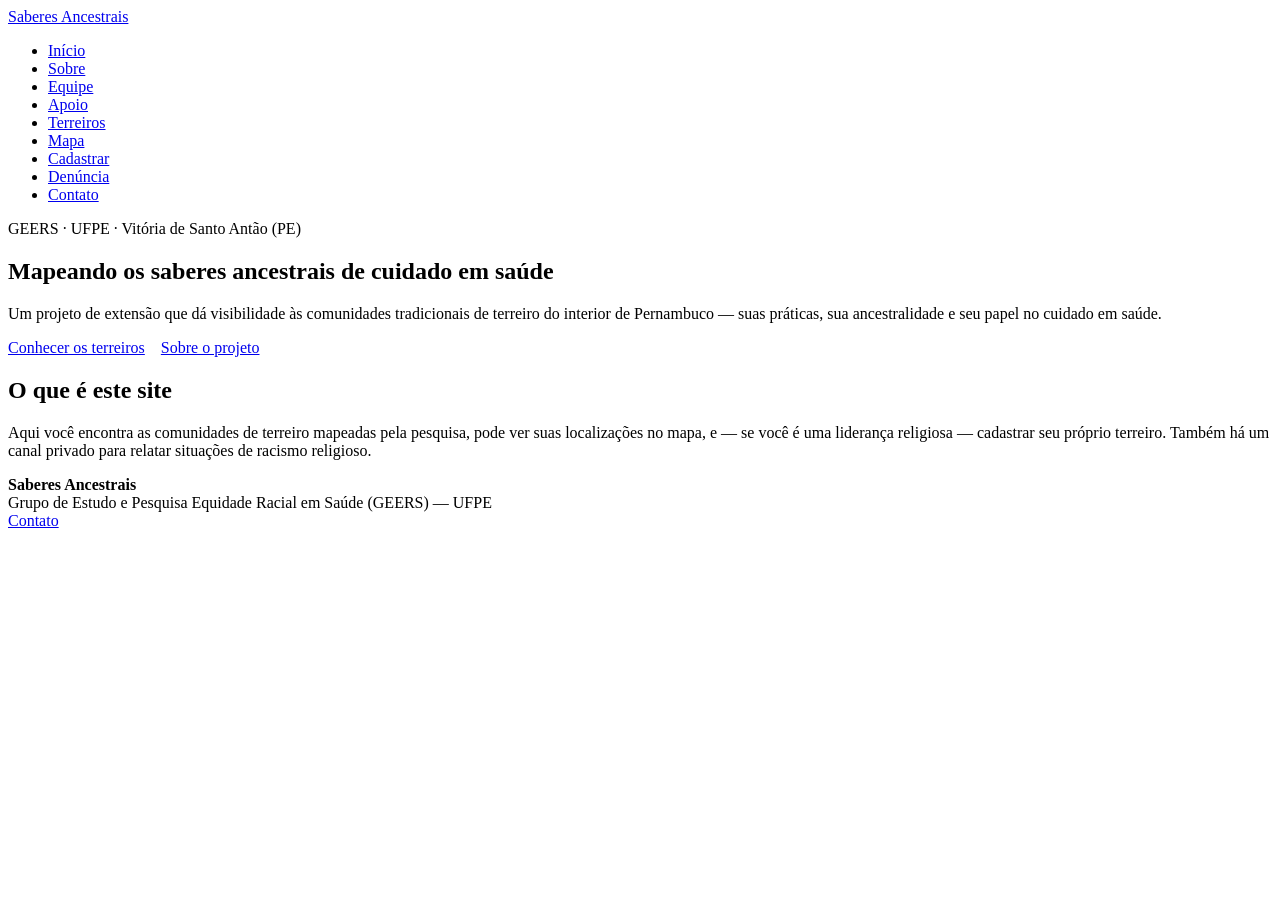
==== index.html @ 2be891ca "Add initial HTML structure for the site" ====
<!DOCTYPE html>
<html lang="pt-BR">
<head>
  <meta charset="UTF-8">
  <meta name="viewport" content="width=device-width, initial-scale=1.0">
  <title>Saberes Ancestrais</title>

  <!-- Fuentes: Fraunces para títulos, Inter para el resto -->
  <link rel="preconnect" href="https://fonts.googleapis.com">
  <link href="https://fonts.googleapis.com/css2?family=Fraunces:wght@500;600&family=Inter:wght@400;500;600&display=swap" rel="stylesheet">

  <link rel="stylesheet" href="css/styles.css">
</head>
<body>

  <!-- ====== ENCABEZADO: igual en todas las páginas ====== -->
  <header class="site-header">
    <div class="site-header__inner">
      <a href="index.html" class="site-header__nome">Saberes Ancestrais</a>
      <nav>
        <ul class="nav">
          <li><a href="index.html" aria-current="page">Início</a></li>
          <li><a href="sobre.html">Sobre</a></li>
          <li><a href="equipe.html">Equipe</a></li>
          <li><a href="apoio.html">Apoio</a></li>
          <li><a href="terreiros.html">Terreiros</a></li>
          <li><a href="mapa.html">Mapa</a></li>
          <li><a href="cadastrar.html">Cadastrar</a></li>
          <li><a href="denuncia.html">Denúncia</a></li>
          <li><a href="contato.html">Contato</a></li>
        </ul>
      </nav>
    </div>
  </header>

  <!-- ====== HERO: primera sección grande de la página ====== -->
  <section class="hero">
    <p class="hero__eyebrow">GEERS · UFPE · Vitória de Santo Antão (PE)</p>
    <h1>Mapeando os saberes ancestrais de cuidado em saúde</h1>
    <p>
      Um projeto de extensão que dá visibilidade às comunidades tradicionais
      de terreiro do interior de Pernambuco — suas práticas, sua ancestralidade
      e seu papel no cuidado em saúde.
    </p>
    <a href="terreiros.html" class="btn">Conhecer os terreiros</a>
    <a href="sobre.html" class="btn btn--secondary" style="margin-left: 0.75rem;">Sobre o projeto</a>
  </section>

  <div class="grafismo"></div>

  <!-- ====== SECCIÓN: qué es esto en 3 líneas ====== -->
  <section class="section">
    <h2>O que é este site</h2>
    <p>
      Aqui você encontra as comunidades de terreiro mapeadas pela pesquisa,
      pode ver suas localizações no mapa, e — se você é uma liderança
      religiosa — cadastrar seu próprio terreiro. Também há um canal privado
      para relatar situações de racismo religioso.
    </p>
  </section>

  <!-- ====== PIE DE PÁGINA: igual en todas las páginas ====== -->
  <footer class="site-footer">
    <div class="site-footer__inner">
      <div>
        <strong>Saberes Ancestrais</strong><br>
        Grupo de Estudo e Pesquisa Equidade Racial em Saúde (GEERS) — UFPE
      </div>
      <div>
        <a href="contato.html">Contato</a>
      </div>
    </div>
  </footer>

</body>
</html>
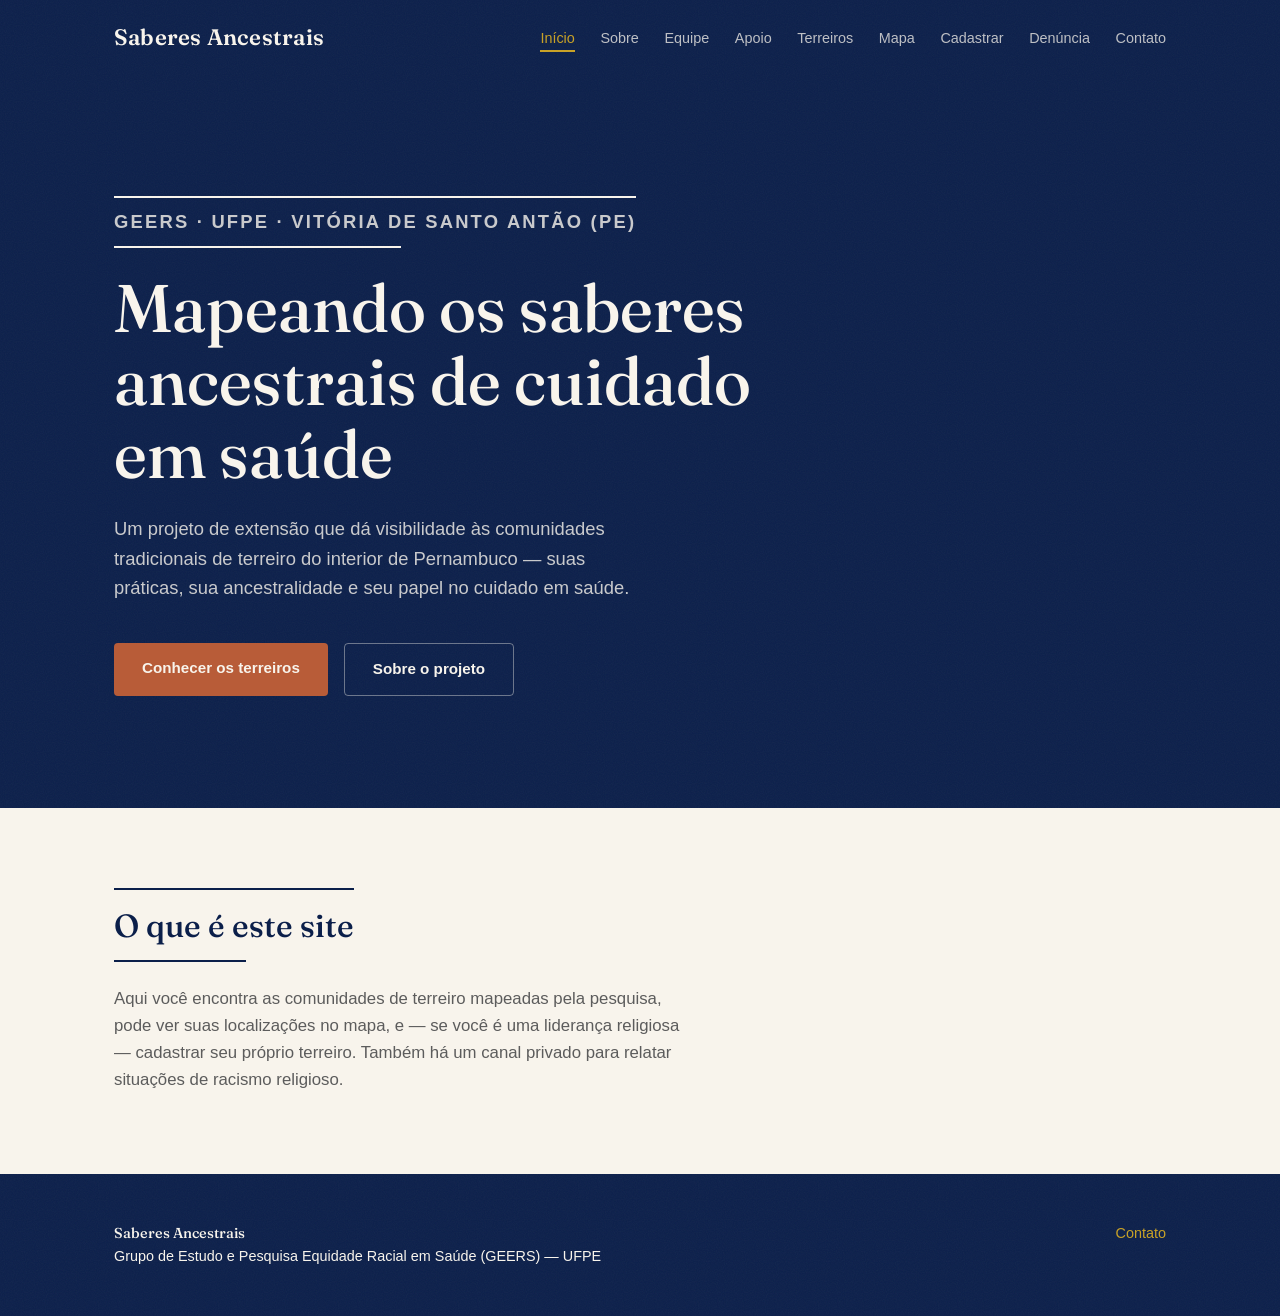
==== commit 1f31bd56: "Refactor hero section and remove comments in index.html Removed commented sections and added structu" ====
--- a/index.html
+++ b/index.html
@@ -5,7 +5,6 @@
   <meta name="viewport" content="width=device-width, initial-scale=1.0">
   <title>Saberes Ancestrais</title>
 
-  <!-- Fuentes: Fraunces para títulos, Inter para el resto -->
   <link rel="preconnect" href="https://fonts.googleapis.com">
   <link href="https://fonts.googleapis.com/css2?family=Fraunces:wght@500;600&family=Inter:wght@400;500;600&display=swap" rel="stylesheet">
 
@@ -13,7 +12,6 @@
 </head>
 <body>
 
-  <!-- ====== ENCABEZADO: igual en todas las páginas ====== -->
   <header class="site-header">
     <div class="site-header__inner">
       <a href="index.html" class="site-header__nome">Saberes Ancestrais</a>
@@ -33,24 +31,26 @@
     </div>
   </header>
 
-  <!-- ====== HERO: primera sección grande de la página ====== -->
   <section class="hero">
-    <p class="hero__eyebrow">GEERS · UFPE · Vitória de Santo Antão (PE)</p>
-    <h1>Mapeando os saberes ancestrais de cuidado em saúde</h1>
-    <p>
-      Um projeto de extensão que dá visibilidade às comunidades tradicionais
-      de terreiro do interior de Pernambuco — suas práticas, sua ancestralidade
-      e seu papel no cuidado em saúde.
-    </p>
-    <a href="terreiros.html" class="btn">Conhecer os terreiros</a>
-    <a href="sobre.html" class="btn btn--secondary" style="margin-left: 0.75rem;">Sobre o projeto</a>
+    <div class="hero__inner">
+      <p class="hero__eyebrow titulo-firma titulo-firma--clara">
+        GEERS · UFPE · Vitória de Santo Antão (PE)
+      </p>
+      <h1>Mapeando os saberes ancestrais de cuidado em saúde</h1>
+      <p>
+        Um projeto de extensão que dá visibilidade às comunidades tradicionais
+        de terreiro do interior de Pernambuco — suas práticas, sua ancestralidade
+        e seu papel no cuidado em saúde.
+      </p>
+      <div class="hero__actions">
+        <a href="terreiros.html" class="btn btn--primaria">Conhecer os terreiros</a>
+        <a href="sobre.html" class="btn btn--secundaria">Sobre o projeto</a>
+      </div>
+    </div>
   </section>
 
-  <div class="grafismo"></div>
-
-  <!-- ====== SECCIÓN: qué es esto en 3 líneas ====== -->
   <section class="section">
-    <h2>O que é este site</h2>
+    <h2 class="titulo-firma titulo-firma--oscura">O que é este site</h2>
     <p>
       Aqui você encontra as comunidades de terreiro mapeadas pela pesquisa,
       pode ver suas localizações no mapa, e — se você é uma liderança
@@ -59,7 +59,6 @@
     </p>
   </section>
 
-  <!-- ====== PIE DE PÁGINA: igual en todas las páginas ====== -->
   <footer class="site-footer">
     <div class="site-footer__inner">
       <div>
--- a/css/styles.css
+++ b/css/styles.css
@@ -0,0 +1,226 @@
+/* ==========================================================================
+   Saberes Ancestrais — estilos compartidos (v3)
+   Punto de partida: el PDF real del equipo (fondo azul marino protagonista,
+   paleta completa, líneas dobles bajo los títulos). La diferencia con un
+   PowerPoint de hace 15 años no es evitar el azul — es tipografía grande
+   con carácter, mucho aire, textura sutil, y ritmo claro/oscuro entre
+   secciones en vez de un solo tono plano de principio a fin.
+   ========================================================================== */
+
+:root {
+  --color-crema: #F8F4EC;
+  --color-azul: #0B1F4A;
+  --color-azul-2: #142a5c;   /* azul un poco más claro, para tarjetas sobre azul */
+  --color-mostaza: #C9A227;
+  --color-terracota: #B85C38;
+  --color-oliva: #6B7A4A;
+  --color-texto: #1A1A1A;
+  --color-texto-secundario: #5C5C5C;
+
+  --font-display: 'Fraunces', serif;
+  --font-body: 'Inter', sans-serif;
+
+  --radius: 4px;
+  --max-width: 1100px;
+
+  /* grano sutil, para que el azul plano no se sienta como diapositiva */
+  --grano: url("data:image/svg+xml,%3Csvg xmlns='http://www.w3.org/2000/svg' width='120' height='120'%3E%3Cfilter id='n'%3E%3CfeTurbulence type='fractalNoise' baseFrequency='0.9' numOctaves='2' stitchTiles='stitch'/%3E%3C/filter%3E%3Crect width='100%25' height='100%25' filter='url(%23n)' opacity='0.05'/%3E%3C/svg%3E");
+}
+
+* { box-sizing: border-box; margin: 0; padding: 0; }
+
+body {
+  font-family: var(--font-body);
+  color: var(--color-texto);
+  background: var(--color-crema);
+  line-height: 1.6;
+}
+
+img { max-width: 100%; display: block; }
+a { color: inherit; }
+
+/* --- Firma visual del PDF: título con línea encima (larga) y debajo
+   (corta), tal como aparece en "ESTÉTICA" / "PALETA DE CORES" --- */
+.titulo-firma {
+  display: inline-block;
+}
+.titulo-firma::before,
+.titulo-firma::after {
+  content: "";
+  display: block;
+  height: 2px;
+}
+.titulo-firma::before { width: 100%; margin-bottom: 0.6rem; }
+.titulo-firma::after  { width: 55%;  margin-top: 0.6rem; }
+
+/* variante clara: para usar sobre fondo azul */
+.titulo-firma--clara::before,
+.titulo-firma--clara::after { background: var(--color-crema); }
+
+/* variante oscura: para usar sobre fondo crema */
+.titulo-firma--oscura::before,
+.titulo-firma--oscura::after { background: var(--color-azul); }
+
+/* --- Header: azul, sticky, sin borde blando --- */
+.site-header {
+  background: var(--color-azul);
+  background-image: var(--grano);
+  position: sticky;
+  top: 0;
+  z-index: 10;
+}
+
+.site-header__inner {
+  max-width: var(--max-width);
+  margin: 0 auto;
+  padding: 1.25rem 1.5rem;
+  display: flex;
+  align-items: center;
+  justify-content: space-between;
+}
+
+.site-header__nome {
+  font-family: var(--font-display);
+  font-size: 1.4rem;
+  font-weight: 600;
+  color: var(--color-crema);
+  text-decoration: none;
+  letter-spacing: 0.01em;
+}
+
+.nav { display: flex; flex-wrap: wrap; gap: 1.6rem; list-style: none; }
+
+.nav a {
+  text-decoration: none;
+  font-size: 0.9rem;
+  font-weight: 500;
+  color: rgba(248, 244, 236, 0.75);
+  padding: 0.25rem 0;
+  border-bottom: 2px solid transparent;
+  transition: color 0.15s ease, border-color 0.15s ease;
+}
+
+.nav a:hover,
+.nav a[aria-current="page"] {
+  color: var(--color-mostaza);
+  border-bottom-color: var(--color-mostaza);
+}
+
+/* --- Hero: azul marino, mucho aire, tipografía grande --- */
+.hero {
+  background: var(--color-azul);
+  background-image: var(--grano);
+  color: var(--color-crema);
+}
+
+.hero__inner {
+  max-width: var(--max-width);
+  margin: 0 auto;
+  padding: 6rem 1.5rem 7rem;
+}
+
+.hero__eyebrow {
+  font-size: 0.8rem;
+  text-transform: uppercase;
+  letter-spacing: 0.12em;
+  color: var(--color-mostaza);
+  font-weight: 600;
+}
+
+.hero h1 {
+  font-family: var(--font-display);
+  font-weight: 500;
+  font-size: clamp(2.4rem, 6vw, 4.2rem);
+  line-height: 1.08;
+  max-width: 16ch;
+  margin-top: 1.5rem;
+}
+
+.hero p {
+  margin-top: 1.5rem;
+  max-width: 52ch;
+  font-size: 1.15rem;
+  color: rgba(248, 244, 236, 0.8);
+}
+
+.hero__actions { margin-top: 2.5rem; display: flex; gap: 1rem; flex-wrap: wrap; }
+
+.btn {
+  display: inline-block;
+  padding: 0.85rem 1.75rem;
+  text-decoration: none;
+  border-radius: var(--radius);
+  font-weight: 600;
+  font-size: 0.95rem;
+  transition: opacity 0.15s ease, transform 0.15s ease;
+}
+
+.btn:hover { opacity: 0.88; transform: translateY(-1px); }
+
+.btn--primaria { background: var(--color-terracota); color: var(--color-crema); }
+
+.btn--secundaria {
+  background: transparent;
+  color: var(--color-crema);
+  border: 1.5px solid rgba(248, 244, 236, 0.4);
+}
+
+/* --- Secciones sobre fondo crema (alternan con el azul del hero) --- */
+.section {
+  max-width: var(--max-width);
+  margin: 0 auto;
+  padding: 5rem 1.5rem;
+}
+
+.section h2 {
+  font-family: var(--font-display);
+  font-weight: 500;
+  font-size: 2rem;
+  color: var(--color-azul);
+}
+
+.section p {
+  margin-top: 1.5rem;
+  max-width: 62ch;
+  color: var(--color-texto-secundario);
+  font-size: 1.05rem;
+}
+
+/* tarjeta de acento, usada donde haga falta destacar algo puntual */
+.card {
+  background: var(--color-crema);
+  border-top: 3px solid var(--color-mostaza);
+  padding: 1.75rem;
+}
+
+/* --- Footer: azul otra vez, cerrando el ritmo con el header --- */
+.site-footer {
+  background: var(--color-azul);
+  background-image: var(--grano);
+  color: var(--color-crema);
+  margin-top: 0;
+}
+
+.site-footer__inner {
+  max-width: var(--max-width);
+  margin: 0 auto;
+  padding: 3rem 1.5rem;
+  display: flex;
+  flex-wrap: wrap;
+  justify-content: space-between;
+  gap: 1.5rem;
+  font-size: 0.9rem;
+}
+
+.site-footer strong { font-family: var(--font-display); font-weight: 500; }
+
+.site-footer a { text-decoration: none; color: var(--color-mostaza); }
+.site-footer a:hover { color: var(--color-crema); }
+
+/* --- Responsive --- */
+@media (max-width: 640px) {
+  .site-header__inner { flex-direction: column; align-items: flex-start; gap: 0.85rem; }
+  .nav { gap: 0.9rem 1.2rem; }
+  .hero__inner { padding: 3.5rem 1.25rem 4rem; }
+  .section { padding: 3.5rem 1.25rem; }
+}
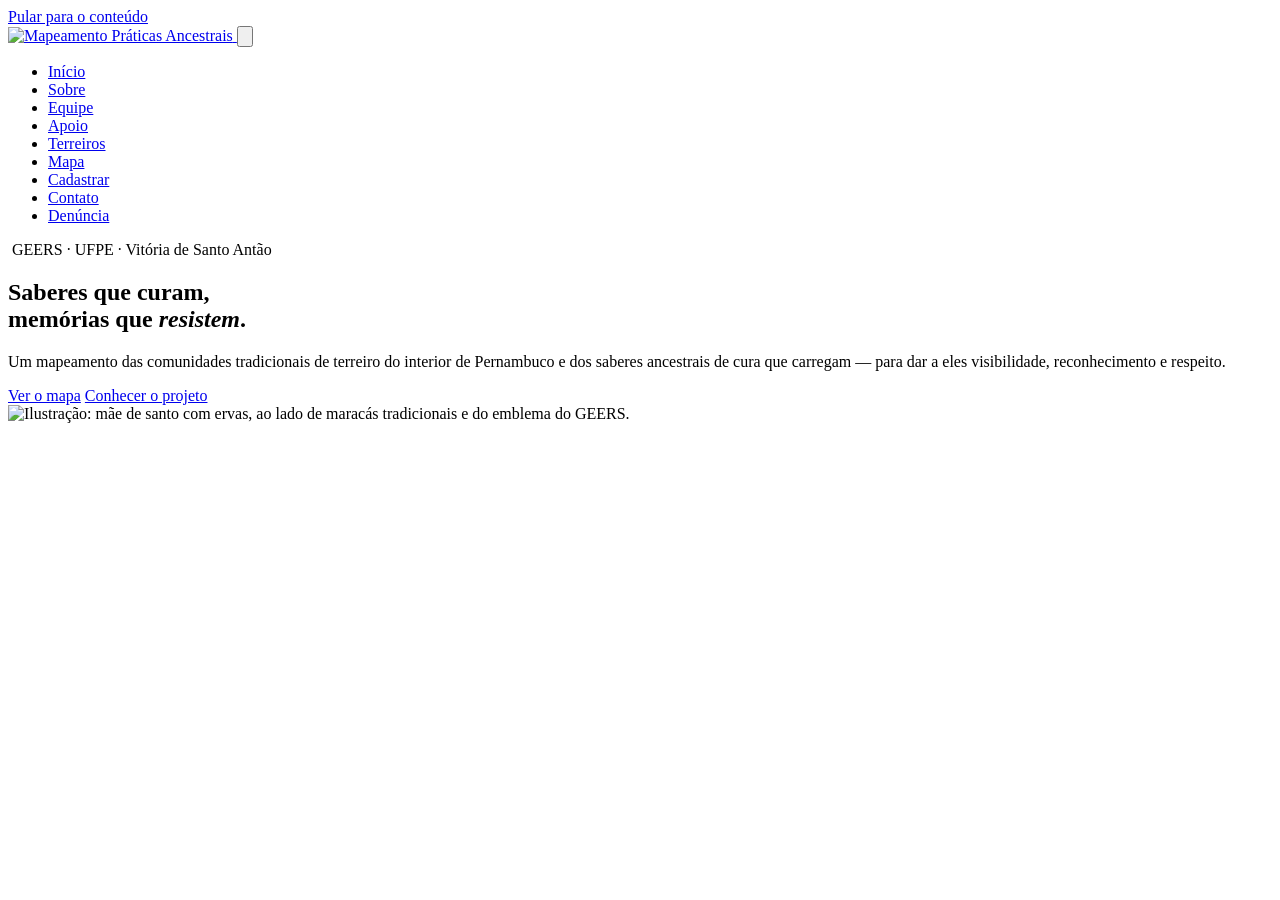
==== commit 477b4c5d: "feat: configurando site" ====
--- a/index.html
+++ b/index.html
@@ -3,20 +3,31 @@
 <head>
   <meta charset="UTF-8">
   <meta name="viewport" content="width=device-width, initial-scale=1.0">
-  <title>Saberes Ancestrais</title>
-
-  <link rel="preconnect" href="https://fonts.googleapis.com">
-  <link href="https://fonts.googleapis.com/css2?family=Fraunces:wght@500;600&family=Inter:wght@400;500;600&display=swap" rel="stylesheet">
-
-  <link rel="stylesheet" href="css/styles.css">
+  <title>Mapeamento Práticas Ancestrais</title>
+  <meta name="description" content="Mapeamento social de práticas de cuidado ancestrais de matriz afro-brasileira no interior de Pernambuco.">
+  <link rel="icon" type="image/png" href="assets/img/simbolo-buzio.png">
+  <link rel="stylesheet" href="css/style.css">
 </head>
 <body>
 
+  <a href="#conteudo" class="skip-link">Pular para o conteúdo</a>
+
   <header class="site-header">
-    <div class="site-header__inner">
-      <a href="index.html" class="site-header__nome">Saberes Ancestrais</a>
-      <nav>
-        <ul class="nav">
+    <div class="container">
+      <a href="index.html" class="site-logo" aria-label="Mapeamento Práticas Ancestrais — página inicial">
+        <img src="assets/img/logo-horizontal.png" alt="Mapeamento Práticas Ancestrais">
+      </a>
+
+      <button class="nav-toggle" aria-label="Abrir menu" aria-expanded="false" aria-controls="main-nav">
+        <svg viewBox="0 0 24 24" fill="none" stroke="currentColor" stroke-width="2" stroke-linecap="round">
+          <line x1="3" y1="6" x2="21" y2="6"></line>
+          <line x1="3" y1="12" x2="21" y2="12"></line>
+          <line x1="3" y1="18" x2="21" y2="18"></line>
+        </svg>
+      </button>
+
+      <nav class="main-nav" id="main-nav" aria-label="Navegação principal">
+        <ul>
           <li><a href="index.html" aria-current="page">Início</a></li>
           <li><a href="sobre.html">Sobre</a></li>
           <li><a href="equipe.html">Equipe</a></li>
@@ -24,52 +35,50 @@
           <li><a href="terreiros.html">Terreiros</a></li>
           <li><a href="mapa.html">Mapa</a></li>
           <li><a href="cadastrar.html">Cadastrar</a></li>
-          <li><a href="denuncia.html">Denúncia</a></li>
           <li><a href="contato.html">Contato</a></li>
+          <li><a href="denuncia.html" class="nav-cta">Denúncia</a></li>
         </ul>
       </nav>
     </div>
   </header>
 
-  <section class="hero">
-    <div class="hero__inner">
-      <p class="hero__eyebrow titulo-firma titulo-firma--clara">
-        GEERS · UFPE · Vitória de Santo Antão (PE)
-      </p>
-      <h1>Mapeando os saberes ancestrais de cuidado em saúde</h1>
-      <p>
-        Um projeto de extensão que dá visibilidade às comunidades tradicionais
-        de terreiro do interior de Pernambuco — suas práticas, sua ancestralidade
-        e seu papel no cuidado em saúde.
-      </p>
-      <div class="hero__actions">
-        <a href="terreiros.html" class="btn btn--primaria">Conhecer os terreiros</a>
-        <a href="sobre.html" class="btn btn--secundaria">Sobre o projeto</a>
+  <main id="conteudo">
+    <section class="hero">
+      <div class="container">
+        <div class="hero-text">
+          <span class="hero-eyebrow">
+            <img src="assets/img/simbolo-buzio.png" alt="">
+            GEERS · UFPE · Vitória de Santo Antão
+          </span>
+          <h1 class="hero-title">Saberes que curam,<br>memórias que <em>resistem</em>.</h1>
+          <p class="hero-lead">
+            Um mapeamento das comunidades tradicionais de terreiro do interior de Pernambuco
+            e dos saberes ancestrais de cura que carregam — para dar a eles visibilidade,
+            reconhecimento e respeito.
+          </p>
+          <div class="hero-actions">
+            <a href="mapa.html" class="btn btn-primary">Ver o mapa</a>
+            <a href="sobre.html" class="btn btn-secondary">Conhecer o projeto</a>
+          </div>
+        </div>
+
+        <div class="hero-figure">
+          <div class="hero-figure-frame">
+            <img src="assets/img/hero-inicio.jpg" alt="Ilustração: mãe de santo com ervas, ao lado de maracás tradicionais e do emblema do GEERS.">
+          </div>
+        </div>
       </div>
-    </div>
-  </section>
+    </section>
+  </main>
 
-  <section class="section">
-    <h2 class="titulo-firma titulo-firma--oscura">O que é este site</h2>
-    <p>
-      Aqui você encontra as comunidades de terreiro mapeadas pela pesquisa,
-      pode ver suas localizações no mapa, e — se você é uma liderança
-      religiosa — cadastrar seu próprio terreiro. Também há um canal privado
-      para relatar situações de racismo religioso.
-    </p>
-  </section>
-
-  <footer class="site-footer">
-    <div class="site-footer__inner">
-      <div>
-        <strong>Saberes Ancestrais</strong><br>
-        Grupo de Estudo e Pesquisa Equidade Racial em Saúde (GEERS) — UFPE
-      </div>
-      <div>
-        <a href="contato.html">Contato</a>
-      </div>
-    </div>
-  </footer>
+  <script>
+    const toggle = document.querySelector('.nav-toggle');
+    const nav = document.querySelector('.main-nav');
+    toggle.addEventListener('click', () => {
+      const isOpen = nav.classList.toggle('is-open');
+      toggle.setAttribute('aria-expanded', isOpen);
+    });
+  </script>
 
 </body>
 </html>
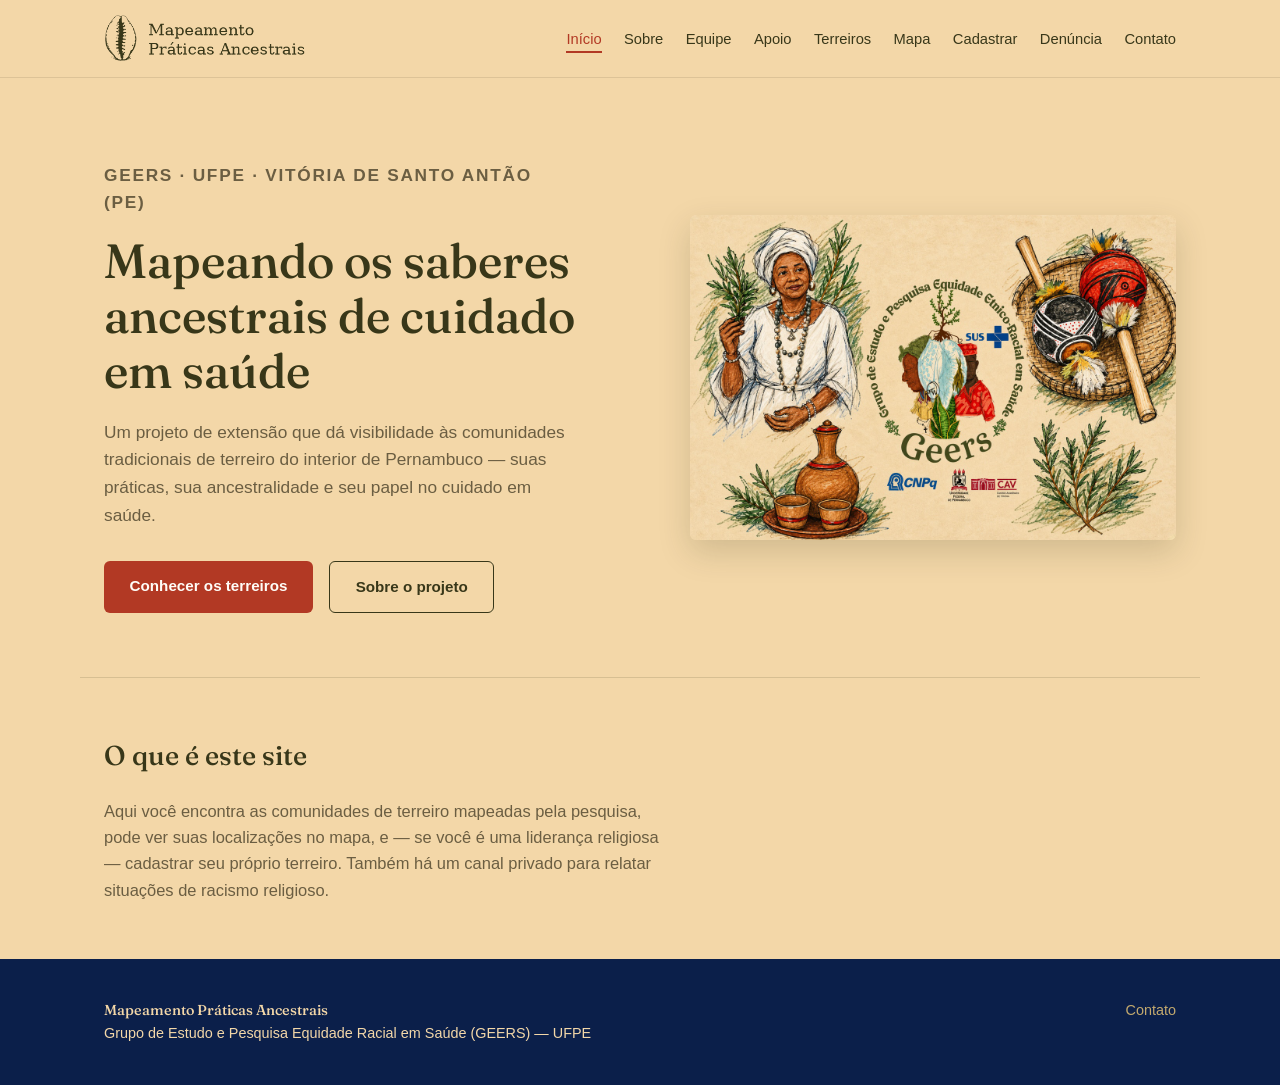
==== commit d5c1613b: "Início con logo y hero reales" ====
--- a/index.html
+++ b/index.html
@@ -4,30 +4,23 @@
   <meta charset="UTF-8">
   <meta name="viewport" content="width=device-width, initial-scale=1.0">
   <title>Mapeamento Práticas Ancestrais</title>
-  <meta name="description" content="Mapeamento social de práticas de cuidado ancestrais de matriz afro-brasileira no interior de Pernambuco.">
-  <link rel="icon" type="image/png" href="assets/img/simbolo-buzio.png">
-  <link rel="stylesheet" href="css/style.css">
+
+  <link rel="icon" type="image/png" href="images/simbolo-buzio.png">
+
+  <link rel="preconnect" href="https://fonts.googleapis.com">
+  <link href="https://fonts.googleapis.com/css2?family=Fraunces:wght@500;600&family=Inter:wght@400;500;600&display=swap" rel="stylesheet">
+
+  <link rel="stylesheet" href="css/styles.css">
 </head>
 <body>
 
-  <a href="#conteudo" class="skip-link">Pular para o conteúdo</a>
-
   <header class="site-header">
-    <div class="container">
-      <a href="index.html" class="site-logo" aria-label="Mapeamento Práticas Ancestrais — página inicial">
-        <img src="assets/img/logo-horizontal.png" alt="Mapeamento Práticas Ancestrais">
+    <div class="site-header__inner">
+      <a href="index.html" class="site-header__logo">
+        <img src="images/logo-horizontal.png" alt="Mapeamento Práticas Ancestrais">
       </a>
-
-      <button class="nav-toggle" aria-label="Abrir menu" aria-expanded="false" aria-controls="main-nav">
-        <svg viewBox="0 0 24 24" fill="none" stroke="currentColor" stroke-width="2" stroke-linecap="round">
-          <line x1="3" y1="6" x2="21" y2="6"></line>
-          <line x1="3" y1="12" x2="21" y2="12"></line>
-          <line x1="3" y1="18" x2="21" y2="18"></line>
-        </svg>
-      </button>
-
-      <nav class="main-nav" id="main-nav" aria-label="Navegação principal">
-        <ul>
+      <nav>
+        <ul class="nav">
           <li><a href="index.html" aria-current="page">Início</a></li>
           <li><a href="sobre.html">Sobre</a></li>
           <li><a href="equipe.html">Equipe</a></li>
@@ -35,50 +28,55 @@
           <li><a href="terreiros.html">Terreiros</a></li>
           <li><a href="mapa.html">Mapa</a></li>
           <li><a href="cadastrar.html">Cadastrar</a></li>
+          <li><a href="denuncia.html">Denúncia</a></li>
           <li><a href="contato.html">Contato</a></li>
-          <li><a href="denuncia.html" class="nav-cta">Denúncia</a></li>
         </ul>
       </nav>
     </div>
   </header>
 
-  <main id="conteudo">
-    <section class="hero">
-      <div class="container">
-        <div class="hero-text">
-          <span class="hero-eyebrow">
-            <img src="assets/img/simbolo-buzio.png" alt="">
-            GEERS · UFPE · Vitória de Santo Antão
-          </span>
-          <h1 class="hero-title">Saberes que curam,<br>memórias que <em>resistem</em>.</h1>
-          <p class="hero-lead">
-            Um mapeamento das comunidades tradicionais de terreiro do interior de Pernambuco
-            e dos saberes ancestrais de cura que carregam — para dar a eles visibilidade,
-            reconhecimento e respeito.
-          </p>
-          <div class="hero-actions">
-            <a href="mapa.html" class="btn btn-primary">Ver o mapa</a>
-            <a href="sobre.html" class="btn btn-secondary">Conhecer o projeto</a>
-          </div>
-        </div>
+  <section class="hero">
+    <div class="hero__text">
+      <p class="hero__eyebrow">GEERS · UFPE · Vitória de Santo Antão (PE)</p>
+      <h1>Mapeando os saberes ancestrais de cuidado em saúde</h1>
+      <p>
+        Um projeto de extensão que dá visibilidade às comunidades tradicionais
+        de terreiro do interior de Pernambuco — suas práticas, sua ancestralidade
+        e seu papel no cuidado em saúde.
+      </p>
+      <div class="hero__actions">
+        <a href="terreiros.html" class="btn btn--primaria">Conhecer os terreiros</a>
+        <a href="sobre.html" class="btn btn--secundaria">Sobre o projeto</a>
+      </div>
+    </div>
+    <div class="hero__image">
+      <img src="images/hero.jpg" alt="Ilustração do projeto GEERS, com mãe de santo, instrumentos rituais e o emblema do grupo de pesquisa">
+    </div>
+  </section>
 
-        <div class="hero-figure">
-          <div class="hero-figure-frame">
-            <img src="assets/img/hero-inicio.jpg" alt="Ilustração: mãe de santo com ervas, ao lado de maracás tradicionais e do emblema do GEERS.">
-          </div>
-        </div>
+  <hr class="separador">
+
+  <section class="section">
+    <h2>O que é este site</h2>
+    <p>
+      Aqui você encontra as comunidades de terreiro mapeadas pela pesquisa,
+      pode ver suas localizações no mapa, e — se você é uma liderança
+      religiosa — cadastrar seu próprio terreiro. Também há um canal privado
+      para relatar situações de racismo religioso.
+    </p>
+  </section>
+
+  <footer class="site-footer">
+    <div class="site-footer__inner">
+      <div>
+        <strong>Mapeamento Práticas Ancestrais</strong><br>
+        Grupo de Estudo e Pesquisa Equidade Racial em Saúde (GEERS) — UFPE
       </div>
-    </section>
-  </main>
-
-  <script>
-    const toggle = document.querySelector('.nav-toggle');
-    const nav = document.querySelector('.main-nav');
-    toggle.addEventListener('click', () => {
-      const isOpen = nav.classList.toggle('is-open');
-      toggle.setAttribute('aria-expanded', isOpen);
-    });
-  </script>
+      <div>
+        <a href="contato.html">Contato</a>
+      </div>
+    </div>
+  </footer>
 
 </body>
 </html>
--- a/css/styles.css
+++ b/css/styles.css
@@ -0,0 +1,200 @@
+/* ==========================================================================
+   Mapeamento Práticas Ancestrais — estilos compartidos
+   Base: documento mapeamento-praticas-ancestrais.md
+   - UI limpia y moderna. Las ilustraciones son protagonistas puntuales
+     (el logo, la foto del hero) — no hay texturas ni patrones de fondo.
+   - Paleta real, extraída de las ilustraciones del proyecto.
+   - Azul institucional: uso mínimo, solo en el footer. Si no convence,
+     se quita sin drama (así quedó acordado).
+   ========================================================================== */
+
+:root {
+  --color-crema: #F3D7A8;
+  --color-terracota: #B23924;
+  --color-oliva: #383719;
+  --color-mostaza: #C3A96E;
+  --color-azul: #0B1F4A;
+  --color-texto-secundario: #6B5E42;
+  --color-blanco: #FFFDF8;
+
+  --font-display: 'Fraunces', serif;
+  --font-body: 'Inter', sans-serif;
+
+  --radius: 6px;
+  --max-width: 1120px;
+}
+
+* { box-sizing: border-box; margin: 0; padding: 0; }
+
+body {
+  font-family: var(--font-body);
+  color: var(--color-oliva);
+  background: var(--color-crema);
+  line-height: 1.6;
+}
+
+img { max-width: 100%; display: block; }
+a { color: inherit; }
+
+/* --- Header --- */
+.site-header {
+  background: var(--color-crema);
+  border-bottom: 1px solid rgba(56, 55, 25, 0.12);
+  position: sticky;
+  top: 0;
+  z-index: 10;
+}
+
+.site-header__inner {
+  max-width: var(--max-width);
+  margin: 0 auto;
+  padding: 0.9rem 1.5rem;
+  display: flex;
+  align-items: center;
+  justify-content: space-between;
+  gap: 1.5rem;
+}
+
+.site-header__logo img {
+  height: 48px;
+  width: auto;
+}
+
+.nav { display: flex; flex-wrap: wrap; gap: 1.4rem; list-style: none; }
+
+.nav a {
+  text-decoration: none;
+  font-size: 0.92rem;
+  font-weight: 500;
+  color: var(--color-oliva);
+  padding: 0.25rem 0;
+  border-bottom: 2px solid transparent;
+  transition: color 0.15s ease, border-color 0.15s ease;
+}
+
+.nav a:hover,
+.nav a[aria-current="page"] {
+  color: var(--color-terracota);
+  border-bottom-color: var(--color-terracota);
+}
+
+/* --- Hero: texto y foto lado a lado (nunca texto ENCIMA de la foto,
+   para no repetir el problema de legibilidad de antes) --- */
+.hero {
+  max-width: var(--max-width);
+  margin: 0 auto;
+  padding: 4rem 1.5rem;
+  display: grid;
+  grid-template-columns: 1.05fr 0.95fr;
+  gap: 3rem;
+  align-items: center;
+}
+
+.hero__eyebrow {
+  font-size: 0.8rem;
+  text-transform: uppercase;
+  letter-spacing: 0.1em;
+  color: var(--color-terracota);
+  font-weight: 600;
+}
+
+.hero h1 {
+  font-family: var(--font-display);
+  font-weight: 500;
+  font-size: clamp(2rem, 4.2vw, 3rem);
+  line-height: 1.15;
+  margin-top: 1rem;
+}
+
+.hero p {
+  margin-top: 1.25rem;
+  max-width: 48ch;
+  font-size: 1.08rem;
+  color: var(--color-texto-secundario);
+}
+
+.hero__actions { margin-top: 2rem; display: flex; gap: 1rem; flex-wrap: wrap; }
+
+.hero__image {
+  border-radius: var(--radius);
+  overflow: hidden;
+  box-shadow: 0 12px 32px rgba(56, 55, 25, 0.18);
+}
+
+/* --- Botones --- */
+.btn {
+  display: inline-block;
+  padding: 0.8rem 1.6rem;
+  text-decoration: none;
+  border-radius: var(--radius);
+  font-weight: 600;
+  font-size: 0.95rem;
+  transition: opacity 0.15s ease, transform 0.15s ease;
+}
+
+.btn:hover { opacity: 0.88; transform: translateY(-1px); }
+
+.btn--primaria { background: var(--color-terracota); color: var(--color-blanco); }
+
+.btn--secundaria {
+  background: transparent;
+  color: var(--color-oliva);
+  border: 1.5px solid var(--color-oliva);
+}
+
+/* --- Secciones de contenido --- */
+.section {
+  max-width: var(--max-width);
+  margin: 0 auto;
+  padding: 3.5rem 1.5rem;
+}
+
+.section h2 {
+  font-family: var(--font-display);
+  font-weight: 500;
+  font-size: 1.7rem;
+  color: var(--color-oliva);
+}
+
+.section p {
+  margin-top: 1.25rem;
+  max-width: 62ch;
+  color: var(--color-texto-secundario);
+  font-size: 1.03rem;
+}
+
+/* separador sutil entre secciones — una línea fina, no una franja
+   decorativa grande */
+.separador {
+  max-width: var(--max-width);
+  margin: 0 auto;
+  border: none;
+  border-top: 1px solid rgba(56, 55, 25, 0.15);
+}
+
+/* --- Footer: aquí vive el único acento azul del sitio --- */
+.site-footer { background: var(--color-azul); color: var(--color-crema); }
+
+.site-footer__inner {
+  max-width: var(--max-width);
+  margin: 0 auto;
+  padding: 2.5rem 1.5rem;
+  display: flex;
+  flex-wrap: wrap;
+  justify-content: space-between;
+  gap: 1.5rem;
+  font-size: 0.9rem;
+}
+
+.site-footer strong { font-family: var(--font-display); font-weight: 500; }
+.site-footer a { text-decoration: none; color: var(--color-mostaza); }
+.site-footer a:hover { color: var(--color-crema); }
+
+/* --- Responsive --- */
+@media (max-width: 800px) {
+  .hero { grid-template-columns: 1fr; padding: 2.5rem 1.25rem; gap: 2rem; }
+  .hero__image { order: -1; }
+  .site-header__inner { flex-wrap: wrap; }
+  .nav { gap: 0.85rem 1.1rem; font-size: 0.88rem; }
+  .section { padding: 2.5rem 1.25rem; }
+}
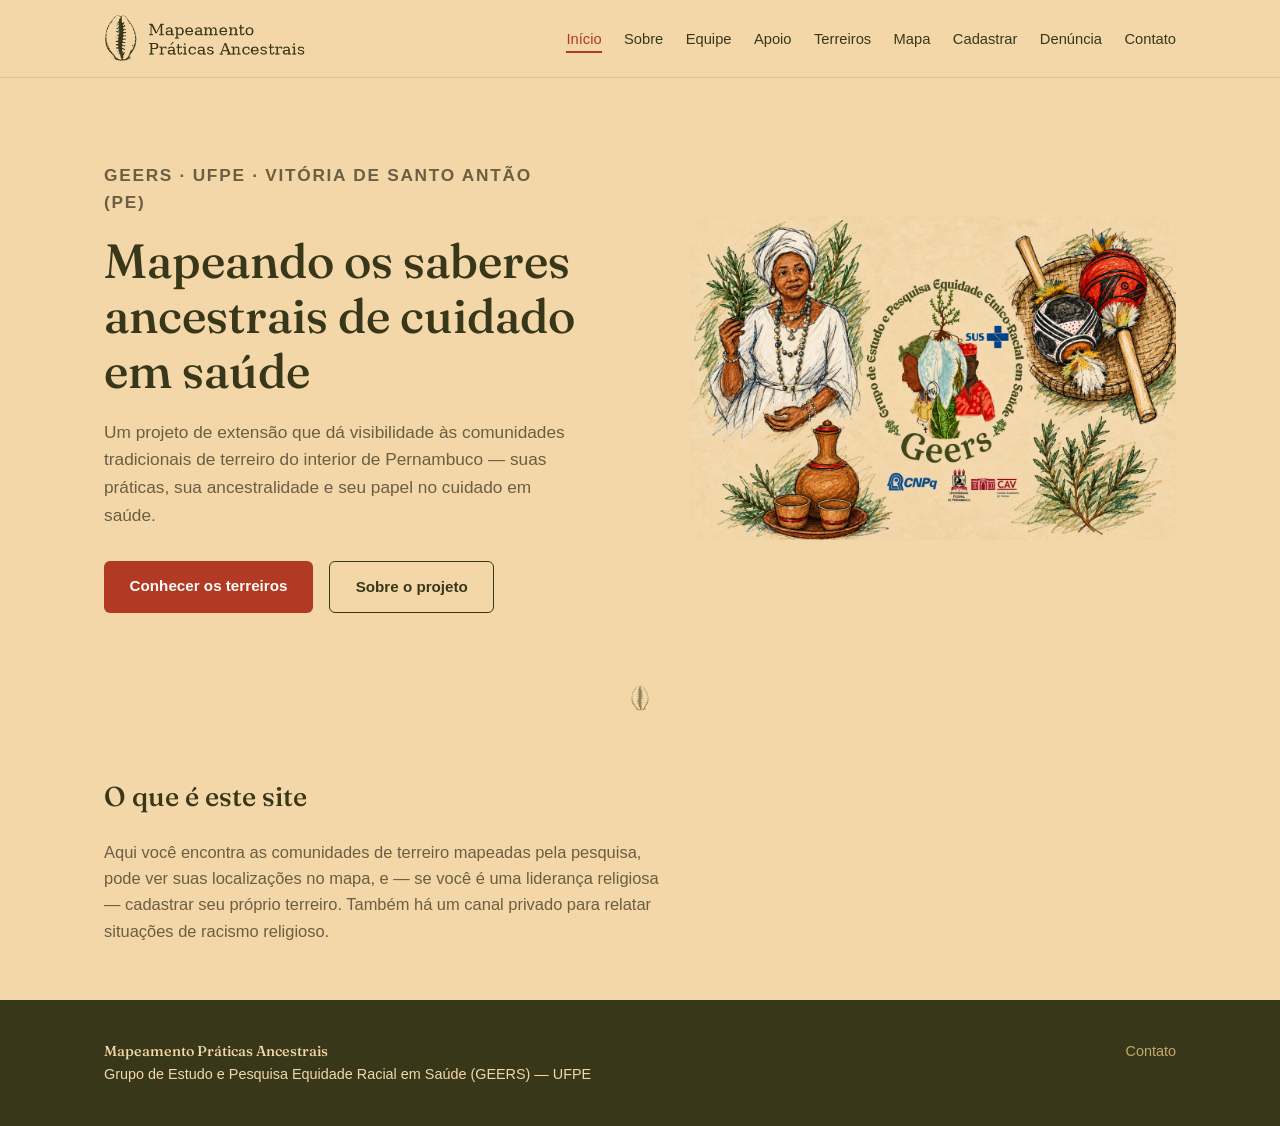
==== commit 642b5221: "Início con logo y hero reales" ====
--- a/index.html
+++ b/index.html
@@ -54,7 +54,9 @@
     </div>
   </section>
 
-  <hr class="separador">
+  <div class="separador">
+    <img src="images/simbolo-buzio.png" alt="">
+  </div>
 
   <section class="section">
     <h2>O que é este site</h2>
--- a/css/styles.css
+++ b/css/styles.css
@@ -13,7 +13,6 @@
   --color-terracota: #B23924;
   --color-oliva: #383719;
   --color-mostaza: #C3A96E;
-  --color-azul: #0B1F4A;
   --color-texto-secundario: #6B5E42;
   --color-blanco: #FFFDF8;
 
@@ -115,10 +114,12 @@
 
 .hero__actions { margin-top: 2rem; display: flex; gap: 1rem; flex-wrap: wrap; }
 
-.hero__image {
+.hero__image img {
   border-radius: var(--radius);
-  overflow: hidden;
-  box-shadow: 0 12px 32px rgba(56, 55, 25, 0.18);
+  /* desvanecido suave en los bordes, para que la imagen se funda con
+     el fondo en vez de verse como una tarjeta pegada encima */
+  -webkit-mask-image: radial-gradient(ellipse 88% 88% at center, black 62%, transparent 100%);
+  mask-image: radial-gradient(ellipse 88% 88% at center, black 62%, transparent 100%);
 }
 
 /* --- Botones --- */
@@ -163,17 +164,25 @@
   font-size: 1.03rem;
 }
 
-/* separador sutil entre secciones — una línea fina, no una franja
-   decorativa grande */
+/* separador entre secciones: el búzio del proyecto, pequeño y discreto,
+   en vez de una línea genérica — es el único detalle "de firma" que se
+   repite en todo el sitio */
 .separador {
-  max-width: var(--max-width);
-  margin: 0 auto;
-  border: none;
-  border-top: 1px solid rgba(56, 55, 25, 0.15);
-}
-
-/* --- Footer: aquí vive el único acento azul del sitio --- */
-.site-footer { background: var(--color-azul); color: var(--color-crema); }
+  display: flex;
+  justify-content: center;
+  padding: 0.5rem 0;
+}
+
+.separador img {
+  height: 26px;
+  width: auto;
+  opacity: 0.55;
+}
+
+/* --- Footer: el azul institucional no quedaba bien (acordado que se
+   descarta si no funciona) — se usa el oliva, ya presente en el resto
+   del sitio, para que el cierre no sea un salto brusco de color --- */
+.site-footer { background: var(--color-oliva); color: var(--color-crema); }
 
 .site-footer__inner {
   max-width: var(--max-width);
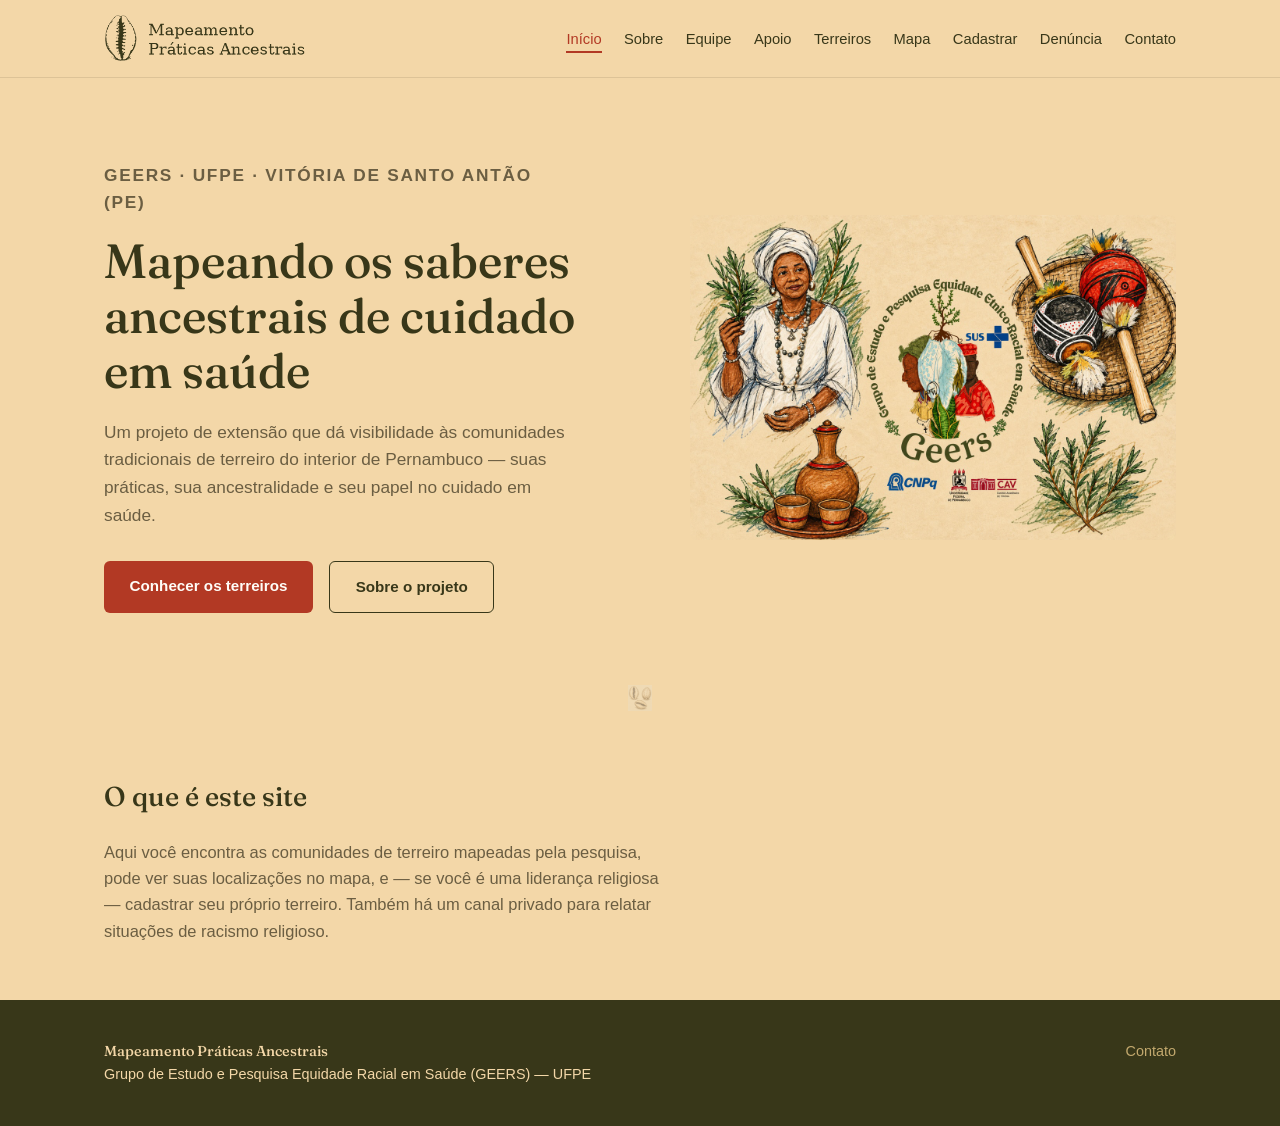
==== commit 9a65c156: "Início con logo y hero reales" ====
--- a/index.html
+++ b/index.html
@@ -55,7 +55,7 @@
   </section>
 
   <div class="separador">
-    <img src="images/simbolo-buzio.png" alt="">
+    <img src="images/buzio.jpg" alt="">
   </div>
 
   <section class="section">
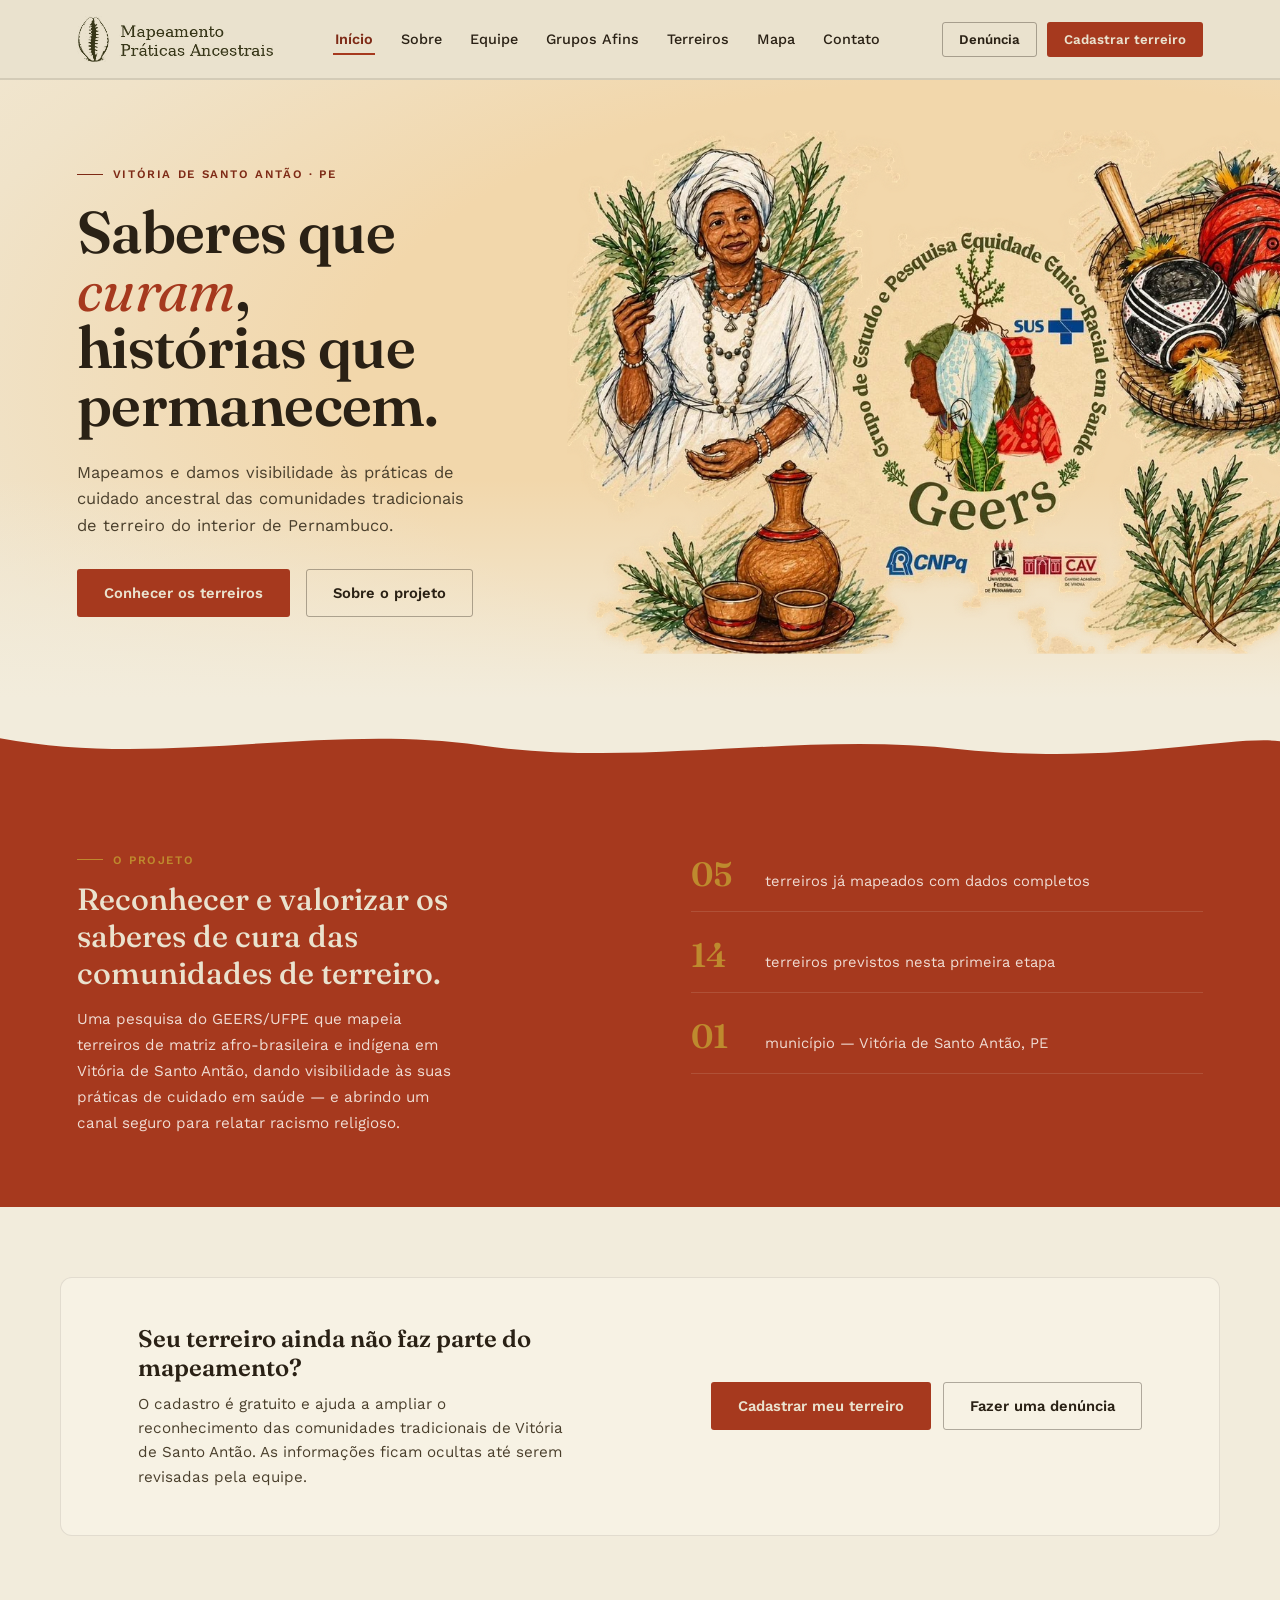
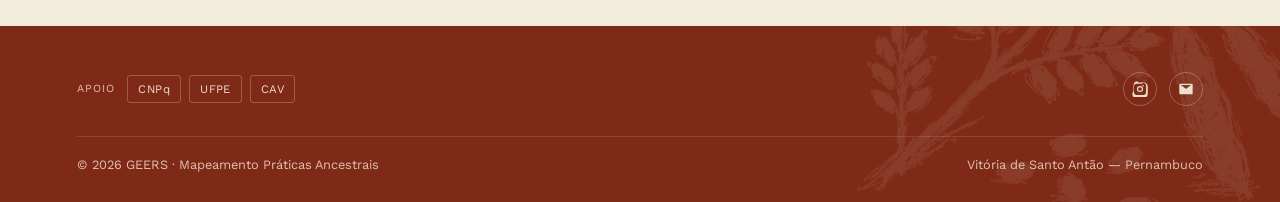
==== commit 65defd13: "Nuevo diseño del sitio" ====
--- a/index.html
+++ b/index.html
@@ -1,84 +1,127 @@
 <!DOCTYPE html>
 <html lang="pt-BR">
 <head>
-  <meta charset="UTF-8">
-  <meta name="viewport" content="width=device-width, initial-scale=1.0">
-  <title>Mapeamento Práticas Ancestrais</title>
-
-  <link rel="icon" type="image/png" href="images/simbolo-buzio.png">
-
-  <link rel="preconnect" href="https://fonts.googleapis.com">
-  <link href="https://fonts.googleapis.com/css2?family=Fraunces:wght@500;600&family=Inter:wght@400;500;600&display=swap" rel="stylesheet">
-
-  <link rel="stylesheet" href="css/styles.css">
+<meta charset="UTF-8">
+<meta name="viewport" content="width=device-width, initial-scale=1.0">
+<meta name="color-scheme" content="light only">
+<title>Mapeamento Práticas Ancestrais — Início</title>
+<link rel="preconnect" href="https://fonts.googleapis.com">
+<link href="https://fonts.googleapis.com/css2?family=Fraunces:ital,opsz,wght@0,9..144,500;0,9..144,600;0,9..144,700;1,9..144,500&family=Work+Sans:wght@400;500;600&display=swap" rel="stylesheet">
+<link rel="stylesheet" href="css/styles.css">
 </head>
 <body>
 
   <header class="site-header">
-    <div class="site-header__inner">
-      <a href="index.html" class="site-header__logo">
-        <img src="images/logo-horizontal.png" alt="Mapeamento Práticas Ancestrais">
-      </a>
-      <nav>
-        <ul class="nav">
-          <li><a href="index.html" aria-current="page">Início</a></li>
-          <li><a href="sobre.html">Sobre</a></li>
-          <li><a href="equipe.html">Equipe</a></li>
-          <li><a href="apoio.html">Apoio</a></li>
-          <li><a href="terreiros.html">Terreiros</a></li>
-          <li><a href="mapa.html">Mapa</a></li>
-          <li><a href="cadastrar.html">Cadastrar</a></li>
-          <li><a href="denuncia.html">Denúncia</a></li>
-          <li><a href="contato.html">Contato</a></li>
-        </ul>
+    <div class="nav-inner">
+      <a class="brand" href="index.html"><img src="images/logo-horizontal.png" alt="Mapeamento Práticas Ancestrais"></a>
+      <nav class="nav-links" aria-label="Navegação principal">
+        <a href="index.html" class="active">Início</a>
+        <a href="sobre.html">Sobre</a>
+        <a href="equipe.html">Equipe</a>
+        <a href="grupos-afins.html">Grupos Afins</a>
+        <a href="terreiros.html">Terreiros</a>
+        <a href="mapa.html">Mapa</a>
+        <a href="contato.html">Contato</a>
       </nav>
+      <div class="nav-actions">
+        <a href="denuncia.html" class="btn btn-ghost">Denúncia</a>
+        <a href="cadastrar.html" class="btn btn-fill">Cadastrar terreiro</a>
+      </div>
+      <button class="hamburger" id="hamburgerBtn" aria-label="Abrir menu" aria-expanded="false"><span></span><span></span><span></span></button>
     </div>
   </header>
 
+  <div class="mobile-panel" id="mobilePanel">
+    <div class="mobile-panel-top">
+      <span class="eyebrow" style="color:var(--dourado); border:none;">Menu</span>
+      <button class="close-btn" id="closeBtn" aria-label="Fechar menu"><span></span><span></span></button>
+    </div>
+    <nav class="mobile-links" aria-label="Navegação móvil">
+      <a href="index.html" class="active"><span class="bullet"></span>Início</a>
+      <a href="sobre.html"><span class="bullet"></span>Sobre</a>
+      <a href="equipe.html"><span class="bullet"></span>Equipe</a>
+      <a href="grupos-afins.html"><span class="bullet"></span>Grupos Afins</a>
+      <a href="terreiros.html"><span class="bullet"></span>Terreiros</a>
+      <a href="mapa.html"><span class="bullet"></span>Mapa</a>
+      <a href="contato.html"><span class="bullet"></span>Contato</a>
+    </nav>
+    <div class="mobile-ctas">
+      <a href="cadastrar.html" class="fill">Cadastrar terreiro</a>
+      <a href="denuncia.html" class="ghost">Fazer uma denúncia</a>
+    </div>
+  </div>
+
+
   <section class="hero">
-    <div class="hero__text">
-      <p class="hero__eyebrow">GEERS · UFPE · Vitória de Santo Antão (PE)</p>
-      <h1>Mapeando os saberes ancestrais de cuidado em saúde</h1>
-      <p>
-        Um projeto de extensão que dá visibilidade às comunidades tradicionais
-        de terreiro do interior de Pernambuco — suas práticas, sua ancestralidade
-        e seu papel no cuidado em saúde.
-      </p>
-      <div class="hero__actions">
-        <a href="terreiros.html" class="btn btn--primaria">Conhecer os terreiros</a>
-        <a href="sobre.html" class="btn btn--secundaria">Sobre o projeto</a>
+    <div class="hero-text">
+      <div class="eyebrow">Vitória de Santo Antão · PE</div>
+      <h1>Saberes que <em>curam</em>,<br>histórias que<br>permanecem.</h1>
+      <p>Mapeamos e damos visibilidade às práticas de cuidado ancestral das comunidades tradicionais de terreiro do interior de Pernambuco.</p>
+      <div class="cta-row">
+        <a class="btn btn-fill" href="terreiros.html">Conhecer os terreiros</a>
+        <a class="btn btn-ghost" href="sobre.html">Sobre o projeto</a>
       </div>
     </div>
-    <div class="hero__image">
-      <img src="images/hero.jpg" alt="Ilustração do projeto GEERS, com mãe de santo, instrumentos rituais e o emblema do grupo de pesquisa">
+    <div class="hero-image-wrap">
+      <img class="hero-photo" src="images/hero.webp" alt="Ilustração do projeto — mãe de santo, instrumentos e emblema GEERS">
     </div>
   </section>
 
-  <div class="separador">
-    <img src="images/buzio.jpg" alt="">
+  <div class="divider">
+    <svg viewBox="0 0 1200 70" preserveAspectRatio="none">
+      <path d="M0,15 C150,45 300,0 450,22 C600,45 750,8 900,26 C1050,42 1150,12 1200,18 L1200,0 L0,0 Z" fill="#F2ECDC"/>
+    </svg>
   </div>
 
-  <section class="section">
-    <h2>O que é este site</h2>
-    <p>
-      Aqui você encontra as comunidades de terreiro mapeadas pela pesquisa,
-      pode ver suas localizações no mapa, e — se você é uma liderança
-      religiosa — cadastrar seu próprio terreiro. Também há um canal privado
-      para relatar situações de racismo religioso.
-    </p>
+  <section class="mission">
+    <div>
+      <div class="eyebrow">O projeto</div>
+      <h2>Reconhecer e valorizar os saberes de cura das comunidades de terreiro.</h2>
+      <p style="color:#F0DCD3; margin-top:16px; line-height:1.7; max-width:42ch; font-size:0.95rem;">
+        Uma pesquisa do GEERS/UFPE que mapeia terreiros de matriz afro-brasileira e indígena em Vitória de Santo Antão, dando visibilidade às suas práticas de cuidado em saúde — e abrindo um canal seguro para relatar racismo religioso.
+      </p>
+    </div>
+    <div class="mission-stats">
+      <div class="stat"><span class="num">05</span><span class="desc">terreiros já mapeados com dados completos</span></div>
+      <div class="stat"><span class="num">14</span><span class="desc">terreiros previstos nesta primeira etapa</span></div>
+      <div class="stat"><span class="num">01</span><span class="desc">município — Vitória de Santo Antão, PE</span></div>
+    </div>
   </section>
 
+  <div class="cta-band">
+    <div>
+      <h3>Seu terreiro ainda não faz parte do mapeamento?</h3>
+      <p>O cadastro é gratuito e ajuda a ampliar o reconhecimento das comunidades tradicionais de Vitória de Santo Antão. As informações ficam ocultas até serem revisadas pela equipe.</p>
+    </div>
+    <div class="actions">
+      <a class="btn btn-fill" href="cadastrar.html">Cadastrar meu terreiro</a>
+      <a class="btn btn-ghost" href="denuncia.html">Fazer uma denúncia</a>
+    </div>
+  </div>
+
+
   <footer class="site-footer">
-    <div class="site-footer__inner">
-      <div>
-        <strong>Mapeamento Práticas Ancestrais</strong><br>
-        Grupo de Estudo e Pesquisa Equidade Racial em Saúde (GEERS) — UFPE
+    <img class="footer-plant" src="images/planta-footer.png" alt="">
+    <div class="footer-inner">
+      <div class="footer-row">
+        <div class="support-badges">
+          <span class="tag2">Apoio</span>
+          <span class="badge">CNPq</span>
+          <span class="badge">UFPE</span>
+          <span class="badge">CAV</span>
+        </div>
+        <div class="social-icons">
+          <a href="#" aria-label="Instagram"><svg viewBox="0 0 24 24"><path d="M12 2.2c3.2 0 3.6 0 4.9.07 1.2.06 2.3.27 2.9.5.8.3 1.4.7 2 1.3.6.6 1 1.2 1.3 2 .2.6.4 1.7.5 2.9.1 1.3.1 1.7.1 4.9s0 3.6-.1 4.9c-.1 1.2-.3 2.3-.5 2.9-.3.8-.7 1.4-1.3 2-.6.6-1.2 1-2 1.3-.6.2-1.7.4-2.9.5-1.3.1-1.7.1-4.9.1s-3.6 0-4.9-.1c-1.2-.1-2.3-.3-2.9-.5-.8-.3-1.4-.7-2-1.3-.6-.6-1-1.2-1.3-2-.2-.6-.4-1.7-.5-2.9C2.2 15.6 2.2 15.2 2.2 12s0-3.6.1-4.9c.1-1.2.3-2.3.5-2.9.3-.8.7-1.4 1.3-2 .6-.6 1.2-1 2-1.3.6-.2 1.7-.4 2.9-.5C8.4 2.2 8.8 2.2 12 2.2zm0 1.8c-3.1 0-3.5 0-4.7.07-1 .05-1.6.22-2 .37-.5.2-.8.4-1.2.8-.4.4-.6.7-.8 1.2-.15.4-.32 1-.37 2C2.9 8.5 2.9 8.9 2.9 12s0 3.5.07 4.7c.05 1 .22 1.6.37 2 .2.5.4.8.8 1.2.4.4.7.6 1.2.8.4.15 1 .32 2 .37 1.2.06 1.6.07 4.7.07s3.5 0 4.7-.07c1-.05 1.6-.22 2-.37.5-.2.8-.4 1.2-.8.4-.4.6-.7.8-1.2.15-.4.32-1 .37-2 .06-1.2.07-1.6.07-4.7s0-3.5-.07-4.7c-.05-1-.22-1.6-.37-2-.2-.5-.4-.8-.8-1.2-.4-.4-.7-.6-1.2-.8-.4-.15-1-.32-2-.37C15.5 4 15.1 4 12 4zm0 3.4a4.6 4.6 0 110 9.2 4.6 4.6 0 010-9.2zm0 1.8a2.8 2.8 0 100 5.6 2.8 2.8 0 000-5.6zm5.8-2a1.08 1.08 0 11-2.16 0 1.08 1.08 0 012.16 0z"/></svg></a>
+          <a href="#" aria-label="E-mail"><svg viewBox="0 0 24 24"><path d="M2 5.5A1.5 1.5 0 013.5 4h17A1.5 1.5 0 0122 5.5v13a1.5 1.5 0 01-1.5 1.5h-17A1.5 1.5 0 012 18.5v-13zm2.2.5l7.6 5.6a.5.5 0 00.6 0L19.8 6H4.2zM4 8l7.1 5.2a1.5 1.5 0 001.8 0L20 8v10.2H4V8z"/></svg></a>
+        </div>
       </div>
-      <div>
-        <a href="contato.html">Contato</a>
+      <div class="footer-bottom">
+        <span>© 2026 GEERS · Mapeamento Práticas Ancestrais</span>
+        <span>Vitória de Santo Antão — Pernambuco</span>
       </div>
     </div>
   </footer>
 
+<script src="js/nav.js"></script>
 </body>
 </html>
--- a/css/styles.css
+++ b/css/styles.css
@@ -1,209 +1,299 @@
 /* ==========================================================================
-   Mapeamento Práticas Ancestrais — estilos compartidos
-   Base: documento mapeamento-praticas-ancestrais.md
-   - UI limpia y moderna. Las ilustraciones son protagonistas puntuales
-     (el logo, la foto del hero) — no hay texturas ni patrones de fondo.
-   - Paleta real, extraída de las ilustraciones del proyecto.
-   - Azul institucional: uso mínimo, solo en el footer. Si no convence,
-     se quita sin drama (así quedó acordado).
+   Mapeamento Práticas Ancestrais — folha de estilos compartilhada
    ========================================================================== */
 
 :root {
-  --color-crema: #F3D7A8;
-  --color-terracota: #B23924;
-  --color-oliva: #383719;
-  --color-mostaza: #C3A96E;
-  --color-texto-secundario: #6B5E42;
-  --color-blanco: #FFFDF8;
-
-  --font-display: 'Fraunces', serif;
-  --font-body: 'Inter', sans-serif;
-
-  --radius: 6px;
-  --max-width: 1120px;
-}
-
-* { box-sizing: border-box; margin: 0; padding: 0; }
-
+  color-scheme: light only;
+  --lino: #EAE2CE;
+  --lino-soft: #F2ECDC;
+  --card-bg: #F7F2E4;
+  --tinta: #2A2115;
+  --barro: #A6391E;
+  --barro-dark: #7E2A16;
+  --barro-tint: #F1DDD3;
+  --anil: #A6391E;       /* alias histórico — a paleta agora usa terracota */
+  --anil-deep: #7E2A16;
+  --oliva: #4B5A2E;
+  --oliva-tint: #E3E6D3;
+  --dourado: #BE8A2E;
+}
+
+* { margin: 0; padding: 0; box-sizing: border-box; }
+html { background: var(--lino-soft); color-scheme: light only; }
 body {
-  font-family: var(--font-body);
-  color: var(--color-oliva);
-  background: var(--color-crema);
-  line-height: 1.6;
-}
-
-img { max-width: 100%; display: block; }
-a { color: inherit; }
-
-/* --- Header --- */
-.site-header {
-  background: var(--color-crema);
-  border-bottom: 1px solid rgba(56, 55, 25, 0.12);
-  position: sticky;
-  top: 0;
-  z-index: 10;
-}
-
-.site-header__inner {
-  max-width: var(--max-width);
-  margin: 0 auto;
-  padding: 0.9rem 1.5rem;
-  display: flex;
-  align-items: center;
-  justify-content: space-between;
-  gap: 1.5rem;
-}
-
-.site-header__logo img {
-  height: 48px;
-  width: auto;
-}
-
-.nav { display: flex; flex-wrap: wrap; gap: 1.4rem; list-style: none; }
-
-.nav a {
-  text-decoration: none;
-  font-size: 0.92rem;
-  font-weight: 500;
-  color: var(--color-oliva);
-  padding: 0.25rem 0;
-  border-bottom: 2px solid transparent;
-  transition: color 0.15s ease, border-color 0.15s ease;
-}
-
-.nav a:hover,
-.nav a[aria-current="page"] {
-  color: var(--color-terracota);
-  border-bottom-color: var(--color-terracota);
-}
-
-/* --- Hero: texto y foto lado a lado (nunca texto ENCIMA de la foto,
-   para no repetir el problema de legibilidad de antes) --- */
+  background: var(--lino-soft);
+  color: var(--tinta);
+  font-family: 'Work Sans', sans-serif;
+  overflow-x: hidden;
+}
+
+.eyebrow {
+  font-size: .72rem; letter-spacing: .14em; text-transform: uppercase;
+  color: var(--barro-dark); font-weight: 600; display: flex; align-items: center; gap: 10px;
+}
+.eyebrow::before { content: ''; width: 26px; height: 1px; background: var(--barro-dark); display: inline-block; }
+
+.btn {
+  font-family: 'Work Sans', sans-serif; font-weight: 600; font-size: .92rem; padding: 14px 26px;
+  border-radius: 3px; text-decoration: none; display: inline-block;
+  transition: transform .15s ease, background .15s ease; border: 1.5px solid transparent;
+}
+.btn:hover { transform: translateY(-2px); }
+.btn-fill { background: var(--barro); color: var(--lino); }
+.btn-fill:hover { background: var(--barro-dark); }
+.btn-ghost { color: var(--tinta); border-color: rgba(42,33,21,.35); }
+
+/* ---------------- HEADER / NAV ---------------- */
+.site-header { position: sticky; top: 0; z-index: 50; background: var(--lino); border-bottom: 2px solid rgba(42,33,21,.12); }
+.nav-inner { max-width: 1280px; margin: 0 auto; display: flex; align-items: center; justify-content: space-between; padding: 16px 6vw; gap: 24px; }
+.brand img { height: 46px; display: block; }
+.nav-links { display: flex; align-items: center; gap: 24px; flex: 1; justify-content: center; }
+.nav-links a { position: relative; color: var(--tinta); text-decoration: none; font-size: .9rem; font-weight: 500; padding: 6px 2px; white-space: nowrap; }
+.nav-links a::after { content: ''; position: absolute; left: 0; right: 0; bottom: -2px; height: 2px; background: var(--barro); transform: scaleX(0); transform-origin: left; transition: transform .2s ease; }
+.nav-links a:hover::after { transform: scaleX(1); }
+.nav-links a.active { color: var(--barro-dark); font-weight: 600; }
+.nav-links a.active::after { transform: scaleX(1); }
+.nav-actions { display: flex; align-items: center; gap: 10px; }
+.nav-actions .btn { font-size: .83rem; padding: 9px 16px; }
+
+.hamburger { display: none; width: 40px; height: 40px; border: none; background: transparent; cursor: pointer; flex-direction: column; align-items: center; justify-content: center; gap: 5px; }
+.hamburger span { display: block; width: 22px; height: 2px; background: var(--tinta); transition: transform .25s ease, opacity .2s ease; }
+.hamburger[aria-expanded="true"] span:nth-child(1) { transform: translateY(7px) rotate(45deg); }
+.hamburger[aria-expanded="true"] span:nth-child(2) { opacity: 0; }
+.hamburger[aria-expanded="true"] span:nth-child(3) { transform: translateY(-7px) rotate(-45deg); }
+
+.mobile-panel {
+  position: fixed; inset: 0; z-index: 100;
+  background-color: var(--anil-deep);
+  background-image: linear-gradient(150deg, rgba(126,42,22,.62), rgba(166,57,30,.18)), url('../images/leaf-pattern.png');
+  background-size: cover, 210px 210px;
+  background-blend-mode: normal, screen;
+  display: flex; flex-direction: column; padding: 22px 7vw 40px;
+  transform: translateY(-100%); opacity: 0; transition: transform .35s ease, opacity .3s ease; visibility: hidden;
+}
+.mobile-panel.open { transform: translateY(0); opacity: 1; visibility: visible; }
+.mobile-panel-top { display: flex; align-items: center; justify-content: space-between; }
+.close-btn { width: 40px; height: 40px; border: none; background: transparent; position: relative; cursor: pointer; }
+.close-btn span { position: absolute; left: 8px; top: 19px; width: 24px; height: 2px; background: var(--lino); }
+.close-btn span:first-child { transform: rotate(45deg); }
+.close-btn span:last-child { transform: rotate(-45deg); }
+.mobile-links { margin-top: 7vh; display: flex; flex-direction: column; gap: 4px; }
+.mobile-links a { font-family: 'Fraunces', serif; font-style: italic; font-weight: 500; font-size: 1.55rem; color: var(--lino); text-decoration: none; padding: 9px 0; display: flex; align-items: baseline; gap: 12px; border-bottom: 1px solid rgba(234,226,206,.12); }
+.mobile-links a.active { color: var(--dourado); }
+.mobile-links a .bullet { width: 7px; height: 7px; border-radius: 50%; background: var(--dourado); opacity: 0; flex-shrink: 0; }
+.mobile-links a.active .bullet { opacity: 1; }
+.mobile-ctas { margin-top: auto; padding-top: 5vh; display: flex; flex-direction: column; gap: 12px; }
+.mobile-ctas a { text-align: center; padding: 15px; border-radius: 3px; text-decoration: none; font-weight: 600; }
+.mobile-ctas a.fill { background: var(--barro); color: var(--lino); }
+.mobile-ctas a.ghost { color: var(--lino); border: 1.5px solid rgba(234,226,206,.4); }
+
+@media (max-width: 1080px) {
+  .nav-links, .nav-actions { display: none; }
+  .hamburger { display: flex; }
+}
+
+/* ---------------- PAGE HEAD ---------------- */
+.page-head { max-width: 900px; margin: 0 auto; padding: 60px 6vw 10px; }
+.page-head h1 { font-family: 'Fraunces', serif; font-weight: 600; font-size: clamp(2rem, 4vw, 2.8rem); margin: 14px 0 12px; }
+.page-head p { color: #4a3f2c; line-height: 1.65; max-width: 62ch; font-size: 1rem; }
+
+/* ---------------- HERO (Início) ---------------- */
 .hero {
-  max-width: var(--max-width);
-  margin: 0 auto;
-  padding: 4rem 1.5rem;
-  display: grid;
-  grid-template-columns: 1.05fr 0.95fr;
-  gap: 3rem;
-  align-items: center;
-}
-
-.hero__eyebrow {
-  font-size: 0.8rem;
-  text-transform: uppercase;
-  letter-spacing: 0.1em;
-  color: var(--color-terracota);
-  font-weight: 600;
-}
-
-.hero h1 {
-  font-family: var(--font-display);
-  font-weight: 500;
-  font-size: clamp(2rem, 4.2vw, 3rem);
-  line-height: 1.15;
-  margin-top: 1rem;
-}
-
-.hero p {
-  margin-top: 1.25rem;
-  max-width: 48ch;
-  font-size: 1.08rem;
-  color: var(--color-texto-secundario);
-}
-
-.hero__actions { margin-top: 2rem; display: flex; gap: 1rem; flex-wrap: wrap; }
-
-.hero__image img {
-  border-radius: var(--radius);
-  /* desvanecido suave en los bordes, para que la imagen se funda con
-     el fondo en vez de verse como una tarjeta pegada encima */
-  -webkit-mask-image: radial-gradient(ellipse 88% 88% at center, black 62%, transparent 100%);
-  mask-image: radial-gradient(ellipse 88% 88% at center, black 62%, transparent 100%);
-}
-
-/* --- Botones --- */
-.btn {
-  display: inline-block;
-  padding: 0.8rem 1.6rem;
-  text-decoration: none;
-  border-radius: var(--radius);
-  font-weight: 600;
-  font-size: 0.95rem;
-  transition: opacity 0.15s ease, transform 0.15s ease;
-}
-
-.btn:hover { opacity: 0.88; transform: translateY(-1px); }
-
-.btn--primaria { background: var(--color-terracota); color: var(--color-blanco); }
-
-.btn--secundaria {
-  background: transparent;
-  color: var(--color-oliva);
-  border: 1.5px solid var(--color-oliva);
-}
-
-/* --- Secciones de contenido --- */
-.section {
-  max-width: var(--max-width);
-  margin: 0 auto;
-  padding: 3.5rem 1.5rem;
-}
-
-.section h2 {
-  font-family: var(--font-display);
-  font-weight: 500;
-  font-size: 1.7rem;
-  color: var(--color-oliva);
-}
-
-.section p {
-  margin-top: 1.25rem;
-  max-width: 62ch;
-  color: var(--color-texto-secundario);
-  font-size: 1.03rem;
-}
-
-/* separador entre secciones: el búzio del proyecto, pequeño y discreto,
-   en vez de una línea genérica — es el único detalle "de firma" que se
-   repite en todo el sitio */
-.separador {
-  display: flex;
-  justify-content: center;
-  padding: 0.5rem 0;
-}
-
-.separador img {
-  height: 26px;
-  width: auto;
-  opacity: 0.55;
-}
-
-/* --- Footer: el azul institucional no quedaba bien (acordado que se
-   descarta si no funciona) — se usa el oliva, ya presente en el resto
-   del sitio, para que el cierre no sea un salto brusco de color --- */
-.site-footer { background: var(--color-oliva); color: var(--color-crema); }
-
-.site-footer__inner {
-  max-width: var(--max-width);
-  margin: 0 auto;
-  padding: 2.5rem 1.5rem;
-  display: flex;
-  flex-wrap: wrap;
-  justify-content: space-between;
-  gap: 1.5rem;
-  font-size: 0.9rem;
-}
-
-.site-footer strong { font-family: var(--font-display); font-weight: 500; }
-.site-footer a { text-decoration: none; color: var(--color-mostaza); }
-.site-footer a:hover { color: var(--color-crema); }
-
-/* --- Responsive --- */
-@media (max-width: 800px) {
-  .hero { grid-template-columns: 1fr; padding: 2.5rem 1.25rem; gap: 2rem; }
-  .hero__image { order: -1; }
-  .site-header__inner { flex-wrap: wrap; }
-  .nav { gap: 0.85rem 1.1rem; font-size: 0.88rem; }
-  .section { padding: 2.5rem 1.25rem; }
-}
+  position: relative; display: grid; grid-template-columns: .9fr 1.2fr;
+  align-items: center; padding: 50px 2vw 70px 6vw; gap: 10px;
+  background:
+    linear-gradient(to bottom, rgba(242,236,220,0) 62%, #F2ECDC 96%),
+    radial-gradient(120% 110% at 78% 46%, #F2D7AB 0%, #F2D7AB 42%, #F0E3C9 70%, var(--lino-soft) 100%);
+  overflow: hidden;
+}
+.hero-text h1 {
+  font-family: 'Fraunces', serif; font-weight: 600;
+  font-size: clamp(2.4rem, 4.6vw, 4rem); line-height: .98; letter-spacing: -.01em;
+  margin: 22px 0 26px; color: var(--tinta);
+}
+.hero-text h1 em { font-style: italic; font-weight: 400; color: var(--barro); }
+.hero-text p { font-size: 1.03rem; line-height: 1.6; max-width: 40ch; color: #4a3f2c; margin-bottom: 30px; }
+.cta-row { display: flex; gap: 16px; flex-wrap: wrap; }
+.hero-image-wrap { position: relative; display: flex; align-items: center; justify-content: center; }
+.hero-image-wrap img.hero-photo { position: relative; z-index: 1; width: 118%; max-width: none; margin-right: -12%; display: block; }
+
+.divider { position: relative; height: 70px; background: var(--anil); margin-top: -1px; line-height: 0; }
+.divider svg { display: block; width: 100%; height: 101%; }
+
+@media (max-width: 860px) {
+  .hero {
+    grid-template-columns: 1fr; padding: 20px 6vw 40px; min-height: auto;
+    background: linear-gradient(to bottom, rgba(242,236,220,0) 68%, #F2ECDC 97%), radial-gradient(120% 80% at 50% 32%, #F2D7AB 0%, #F2D7AB 46%, #F0E3C9 74%, var(--lino-soft) 100%);
+  }
+  .hero-image-wrap { order: -1; }
+  .hero-image-wrap img.hero-photo { width: 112%; margin-right: 0; margin-left: -6%; }
+}
+
+/* ---------------- MISSION STRIP ---------------- */
+.mission {
+  background: var(--anil); color: var(--lino);
+  padding: 60px 6vw 70px;
+  display: grid; grid-template-columns: 1.1fr 1fr; gap: 50px; align-items: start;
+}
+.mission .eyebrow { color: var(--dourado); }
+.mission .eyebrow::before { background: var(--dourado); }
+.mission h2 { font-family: 'Fraunces', serif; font-weight: 500; font-size: clamp(1.5rem, 2.4vw, 2.1rem); line-height: 1.2; margin-top: 14px; max-width: 22ch; }
+.mission-stats { display: flex; flex-direction: column; gap: 22px; }
+.stat { display: flex; align-items: baseline; gap: 14px; border-bottom: 1px solid rgba(234,226,206,.14); padding-bottom: 16px; }
+.stat .num { font-family: 'Fraunces', serif; font-size: 2.1rem; font-weight: 600; color: var(--dourado); min-width: 60px; }
+.stat .desc { color: #F0DCD3; font-size: .92rem; line-height: 1.4; }
+
+@media (max-width: 900px) { .mission { grid-template-columns: 1fr; } }
+
+/* ---------------- TERREIRO CARD ---------------- */
+.card-grid { display: grid; grid-template-columns: repeat(3, 1fr); gap: 26px; max-width: 1160px; margin: 26px auto 0; padding: 0 6vw; }
+.card { background: var(--card-bg); border: 1px solid rgba(42,33,21,.10); border-radius: 10px; overflow: hidden; display: flex; flex-direction: column; transition: transform .18s ease, box-shadow .18s ease; }
+.card:hover { transform: translateY(-3px); box-shadow: 0 18px 30px -14px rgba(42,33,21,.25); }
+.card-media { position: relative; aspect-ratio: 16/9; display: flex; gap: 2px; background: var(--tinta); }
+.card-media .photo-person { flex: 0 0 calc(50% - 1px); position: relative; overflow: hidden; }
+.card-media .photo-house { flex: 0 0 calc(50% - 1px); position: relative; overflow: hidden; }
+.card-media img { width: 100%; height: 100%; object-fit: cover; display: block; }
+.card-body { padding: 18px 18px 20px; display: flex; flex-direction: column; gap: 9px; flex: 1; }
+.card-body h3 { font-family: 'Fraunces', serif; font-weight: 600; font-size: 1.1rem; line-height: 1.25; }
+.card-body h3.pending { color: #8a7d64; font-style: italic; font-weight: 500; }
+.card-body .responsavel { font-size: .85rem; color: #5c503b; }
+.card-body .responsavel strong { color: var(--tinta); font-weight: 500; }
+.tag-row { display: flex; flex-wrap: wrap; gap: 6px; }
+.tag { font-size: .7rem; padding: 4px 9px; border-radius: 20px; font-weight: 500; }
+.tag.bairro { background: var(--oliva-tint); color: var(--oliva); }
+.tag.nacao { background: var(--barro-tint); color: var(--barro-dark); }
+.tag.pending { background: transparent; border: 1px dashed rgba(42,33,21,.25); color: #8a7d64; }
+.card-footer { margin-top: auto; padding-top: 6px; display: flex; justify-content: flex-end; }
+.ver-perfil { font-size: .84rem; font-weight: 600; color: var(--barro); text-decoration: none; }
+.ver-perfil:hover { text-decoration: underline; }
+
+.card.coming-soon {
+  display: flex; align-items: center; justify-content: center; flex-direction: column; gap: 14px;
+  padding: 40px 24px; text-align: center; background: linear-gradient(150deg, var(--barro-tint), var(--card-bg));
+  border-style: dashed; border-color: rgba(42,33,21,.2); min-height: 100%;
+}
+.card.coming-soon img { width: 40px; height: auto; opacity: .55; }
+.card.coming-soon h4 { font-family: 'Fraunces', serif; font-style: italic; font-weight: 500; font-size: 1.05rem; color: #6b5f49; }
+.card.coming-soon p { font-size: .82rem; color: #8a7d64; line-height: 1.5; max-width: 26ch; }
+
+@media (max-width: 900px) { .card-grid { grid-template-columns: 1fr 1fr; } }
+@media (max-width: 640px) { .card-grid { grid-template-columns: 1fr; } }
+
+/* ---------------- SEARCH / FILTER BAR (Terreiros) ---------------- */
+.filter-bar { max-width: 1160px; margin: 34px auto 8px; padding: 0 6vw; display: flex; gap: 12px; flex-wrap: wrap; align-items: center; }
+.search-input { flex: 1 1 260px; display: flex; align-items: center; gap: 10px; background: var(--card-bg); border: 1px solid rgba(42,33,21,.15); border-radius: 6px; padding: 12px 16px; }
+.search-input svg { width: 18px; height: 18px; opacity: .55; flex-shrink: 0; }
+.search-input input { border: none; background: transparent; outline: none; font-family: 'Work Sans', sans-serif; font-size: .95rem; color: var(--tinta); width: 100%; }
+.search-input input::placeholder { color: #9c8f76; }
+select.filter-select { font-family: 'Work Sans', sans-serif; font-size: .9rem; color: var(--tinta); background: var(--card-bg); border: 1px solid rgba(42,33,21,.15); border-radius: 6px; padding: 12px 14px; cursor: pointer; }
+.results-count { max-width: 1160px; margin: 18px auto 0; padding: 0 6vw; font-size: .85rem; color: #7a6d54; }
+
+/* ---------------- MAPA ---------------- */
+.map-wrap { max-width: 1160px; margin: 30px auto 0; padding: 0 6vw 30px; }
+.map-area {
+  position: relative; aspect-ratio: 16/9; border-radius: 12px; overflow: hidden;
+  background: linear-gradient(rgba(42,33,21,.05) 1px, transparent 1px) 0 0/40px 40px,
+              linear-gradient(90deg, rgba(42,33,21,.05) 1px, transparent 1px) 0 0/40px 40px,
+              var(--card-bg);
+  border: 1px solid rgba(42,33,21,.12);
+  display: flex; align-items: center; justify-content: center; flex-direction: column; gap: 14px;
+}
+.map-area .pin { width: 44px; height: 44px; opacity: .5; }
+.map-area p { font-size: .9rem; color: #7a6d54; max-width: 34ch; text-align: center; }
+.map-legend { display: flex; gap: 18px; flex-wrap: wrap; margin-top: 18px; }
+.map-legend .item { display: flex; align-items: center; gap: 8px; font-size: .85rem; color: #4a3f2c; }
+.map-legend .dot { width: 11px; height: 11px; border-radius: 50%; }
+.map-legend .dot.candomble { background: var(--barro); }
+.map-legend .dot.umbanda { background: var(--dourado); }
+.map-legend .dot.jurema { background: var(--oliva); }
+.map-note { max-width: 700px; margin: 30px auto 0; padding: 0 6vw; color: #4a3f2c; line-height: 1.7; font-size: .92rem; text-align: center; }
+
+/* ---------------- PROSE (Sobre) ---------------- */
+.prose { max-width: 780px; margin: 30px auto 0; padding: 0 6vw 30px; }
+.prose h2 { font-family: 'Fraunces', serif; font-weight: 600; font-size: 1.5rem; margin: 46px 0 14px; color: var(--tinta); }
+.prose h2:first-child { margin-top: 0; }
+.prose p { color: #4a3f2c; line-height: 1.75; font-size: 1rem; margin-bottom: 16px; }
+.prose ul { margin: 0 0 16px 20px; color: #4a3f2c; line-height: 1.75; }
+.policy-note { background: var(--card-bg); border-left: 3px solid var(--barro); border-radius: 4px; padding: 18px 22px; margin: 30px 0; font-size: .92rem; color: #5c503b; line-height: 1.6; }
+
+/* ---------------- EQUIPE ---------------- */
+.team-grid { max-width: 1000px; margin: 40px auto 0; padding: 0 6vw 30px; display: grid; grid-template-columns: repeat(3, 1fr); gap: 28px; }
+.person-card { background: var(--card-bg); border: 1px solid rgba(42,33,21,.10); border-radius: 10px; padding: 26px 22px; text-align: center; }
+.person-avatar { width: 68px; height: 68px; border-radius: 50%; background: linear-gradient(150deg, var(--barro-tint), var(--lino)); display: flex; align-items: center; justify-content: center; margin: 0 auto 16px; }
+.person-avatar span { font-family: 'Fraunces', serif; font-weight: 600; font-size: 1.3rem; color: var(--barro-dark); }
+.person-card h3 { font-family: 'Fraunces', serif; font-weight: 600; font-size: 1.02rem; margin-bottom: 4px; }
+.person-card .role { font-size: .82rem; color: #5c503b; line-height: 1.4; }
+.person-card .role.pending { font-style: italic; color: #8a7d64; }
+.group-note { max-width: 780px; margin: 50px auto 0; padding: 0 6vw; color: #4a3f2c; line-height: 1.7; font-size: .95rem; }
+.lines-list { max-width: 780px; margin: 10px auto 0; padding: 0 6vw; }
+.lines-list ul { margin-left: 20px; line-height: 1.8; color: #4a3f2c; }
+.lines-list h2 { font-family: 'Fraunces', serif; font-weight: 600; font-size: 1.15rem; margin-top: 26px; }
+
+@media (max-width: 720px) { .team-grid { grid-template-columns: 1fr; } }
+
+/* ---------------- CONTATO ---------------- */
+.contact-wrap { max-width: 900px; margin: 40px auto 0; padding: 0 6vw 30px; display: grid; grid-template-columns: 1fr 1fr; gap: 50px; }
+.contact-info h2 { font-family: 'Fraunces', serif; font-weight: 600; font-size: 1.2rem; margin-bottom: 16px; }
+.contact-item { display: flex; gap: 14px; margin-bottom: 22px; align-items: flex-start; }
+.contact-item svg { width: 20px; height: 20px; color: var(--barro); flex-shrink: 0; margin-top: 2px; }
+.contact-item .label { font-size: .78rem; text-transform: uppercase; letter-spacing: .06em; color: #8a7d64; margin-bottom: 2px; }
+.contact-item .value { font-size: .95rem; color: var(--tinta); }
+.contact-form { background: var(--card-bg); border: 1px solid rgba(42,33,21,.10); border-radius: 10px; padding: 30px; }
+
+@media (max-width: 720px) { .contact-wrap { grid-template-columns: 1fr; } }
+
+/* ---------------- FORMS (Cadastrar / Denúncia) ---------------- */
+.form-wrap { max-width: 720px; margin: 30px auto 0; padding: 0 6vw 30px; }
+.form-card { background: var(--card-bg); border: 1px solid rgba(42,33,21,.10); border-radius: 12px; padding: 40px 36px; }
+.form-section-title { font-family: 'Fraunces', serif; font-weight: 600; font-size: 1.05rem; margin: 30px 0 16px; color: var(--tinta); }
+.form-section-title:first-child { margin-top: 0; }
+.form-field { margin-bottom: 18px; }
+.form-field label { display: block; font-size: .82rem; font-weight: 600; margin-bottom: 6px; color: var(--tinta); }
+.form-field .hint { font-size: .78rem; color: #8a7d64; margin-top: 4px; }
+.form-field input, .form-field select, .form-field textarea {
+  width: 100%; padding: 12px 14px; border: 1px solid rgba(42,33,21,.18); border-radius: 6px;
+  font-family: 'Work Sans', sans-serif; font-size: .92rem; background: var(--lino-soft); color: var(--tinta);
+}
+.form-field textarea { resize: vertical; min-height: 90px; }
+.form-row { display: grid; grid-template-columns: 1fr 1fr; gap: 14px; }
+.upload-box { border: 1.5px dashed rgba(42,33,21,.25); border-radius: 8px; padding: 28px; text-align: center; background: var(--lino-soft); color: #7a6d54; font-size: .88rem; }
+.upload-box svg { width: 26px; height: 26px; margin-bottom: 8px; opacity: .5; }
+.privacy-note { background: var(--oliva-tint); border-left: 3px solid var(--oliva); border-radius: 4px; padding: 16px 20px; font-size: .86rem; color: #3a4321; line-height: 1.55; margin-bottom: 28px; }
+.anon-note { background: var(--barro-tint); border-left: 3px solid var(--barro); border-radius: 4px; padding: 16px 20px; font-size: .86rem; color: #5c2416; line-height: 1.55; margin-bottom: 28px; }
+.checkbox-row { display: flex; align-items: flex-start; gap: 10px; margin-bottom: 22px; }
+.checkbox-row input { margin-top: 3px; }
+.checkbox-row label { font-size: .85rem; color: #4a3f2c; line-height: 1.5; }
+
+@media (max-width: 600px) { .form-row { grid-template-columns: 1fr; } .form-card { padding: 28px 22px; } }
+
+/* ---------------- GROUPS AFINS / GENERIC PLACEHOLDER ---------------- */
+.placeholder-wrap { max-width: 640px; margin: 60px auto 100px; padding: 0 6vw; text-align: center; }
+.placeholder-wrap .icon { width: 52px; height: auto; opacity: .5; margin-bottom: 20px; }
+.placeholder-wrap h2 { font-family: 'Fraunces', serif; font-style: italic; font-weight: 500; font-size: 1.3rem; color: #6b5f49; margin-bottom: 12px; }
+.placeholder-wrap p { color: #7a6d54; line-height: 1.7; font-size: .95rem; }
+
+/* ---------------- CTA BAND ---------------- */
+.cta-band { max-width: 1160px; margin: 70px auto 90px; padding: 46px 6vw; background: var(--card-bg); border: 1px solid rgba(42,33,21,.10); border-radius: 12px; display: grid; grid-template-columns: 1.3fr auto; gap: 30px; align-items: center; }
+.cta-band h3 { font-family: 'Fraunces', serif; font-weight: 600; font-size: 1.5rem; margin-bottom: 10px; }
+.cta-band p { color: #4a3f2c; line-height: 1.6; max-width: 48ch; font-size: .95rem; }
+.cta-band .actions { display: flex; gap: 12px; flex-wrap: wrap; }
+
+@media (max-width: 860px) { .cta-band { grid-template-columns: 1fr; text-align: left; } }
+
+/* ---------------- FOOTER ---------------- */
+footer.site-footer { position: relative; background: var(--anil-deep); color: var(--lino); overflow: hidden; }
+.footer-plant { position: absolute; right: -6%; bottom: -10%; width: 42%; max-width: 480px; opacity: .10; transform: rotate(6deg); pointer-events: none; z-index: 0; }
+.footer-inner { position: relative; z-index: 1; max-width: 1280px; margin: 0 auto; padding: 46px 6vw 30px; }
+.footer-row { display: flex; justify-content: space-between; align-items: center; flex-wrap: wrap; gap: 24px; }
+.support-badges { display: flex; flex-wrap: wrap; gap: 8px; align-items: center; }
+.support-badges .tag2 { font-size: .68rem; letter-spacing: .1em; text-transform: uppercase; color: #E0BFB2; margin-right: 4px; }
+.support-badges span.badge { font-size: .72rem; letter-spacing: .04em; padding: 6px 10px; border: 1px solid rgba(234,226,206,.28); border-radius: 3px; color: #F0DCD3; }
+.social-icons { display: flex; gap: 12px; }
+.social-icons a { width: 34px; height: 34px; border: 1px solid rgba(234,226,206,.3); border-radius: 50%; display: flex; align-items: center; justify-content: center; color: var(--lino); text-decoration: none; }
+.social-icons a svg { width: 16px; height: 16px; fill: currentColor; }
+.footer-bottom { margin-top: 30px; padding-top: 20px; border-top: 1px solid rgba(234,226,206,.14); display: flex; justify-content: space-between; align-items: center; flex-wrap: wrap; gap: 10px; font-size: .8rem; color: #E0BFB2; }
+
+@media (max-width: 640px) {
+  .footer-row, .footer-bottom { flex-direction: column; align-items: flex-start; }
+  .footer-plant { width: 65%; bottom: -4%; }
+}
